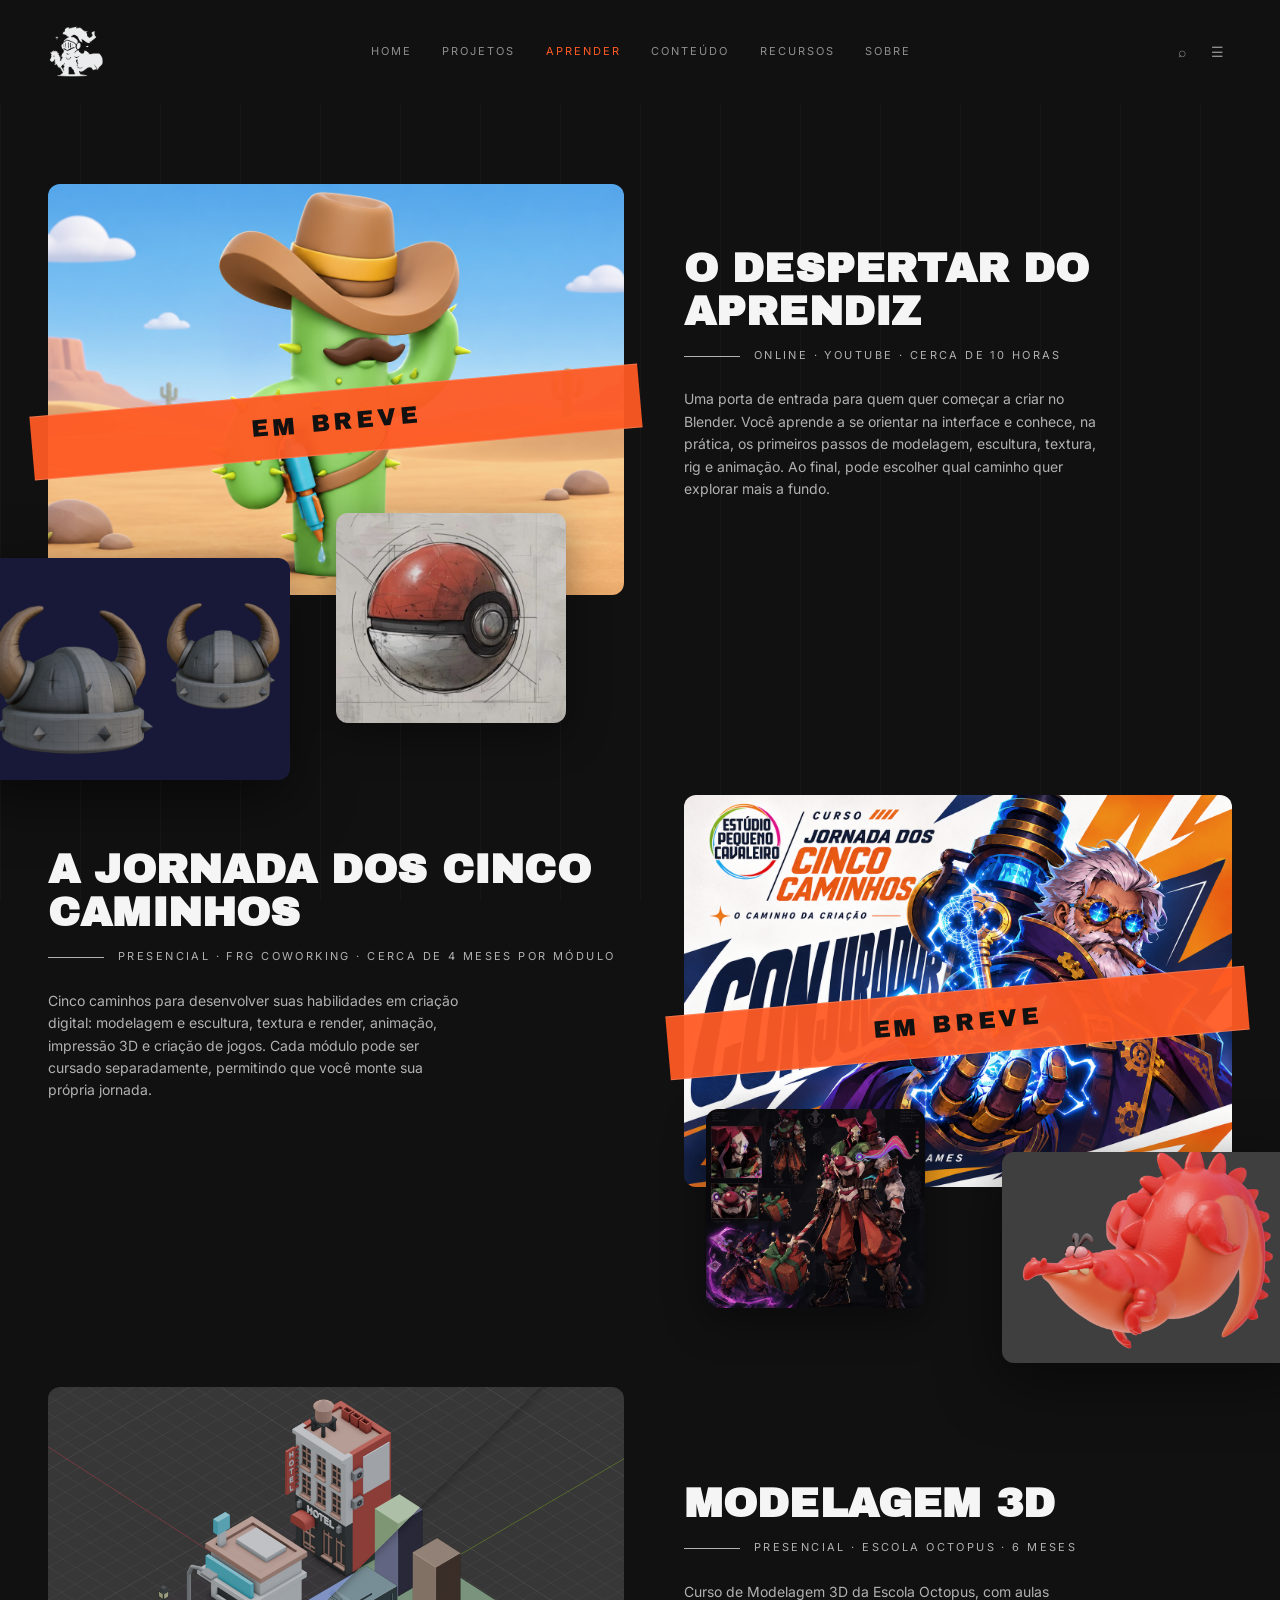
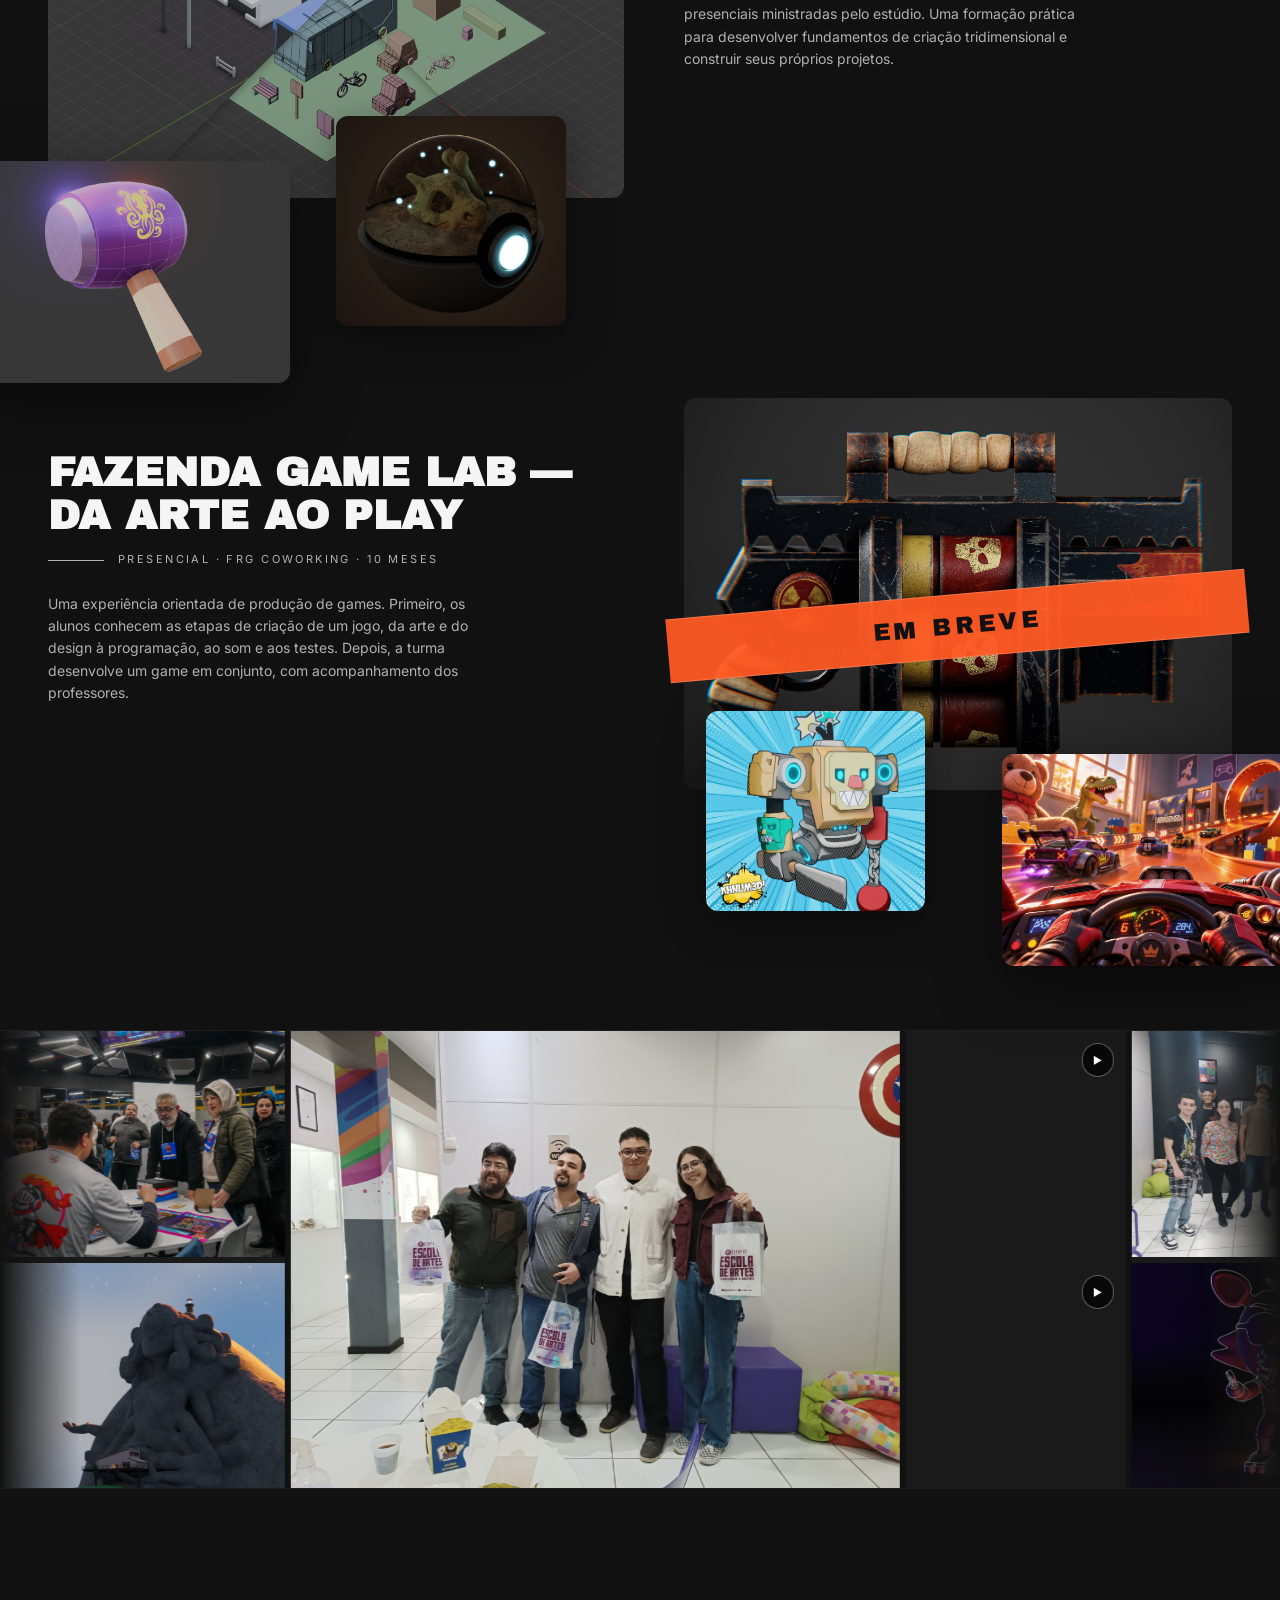
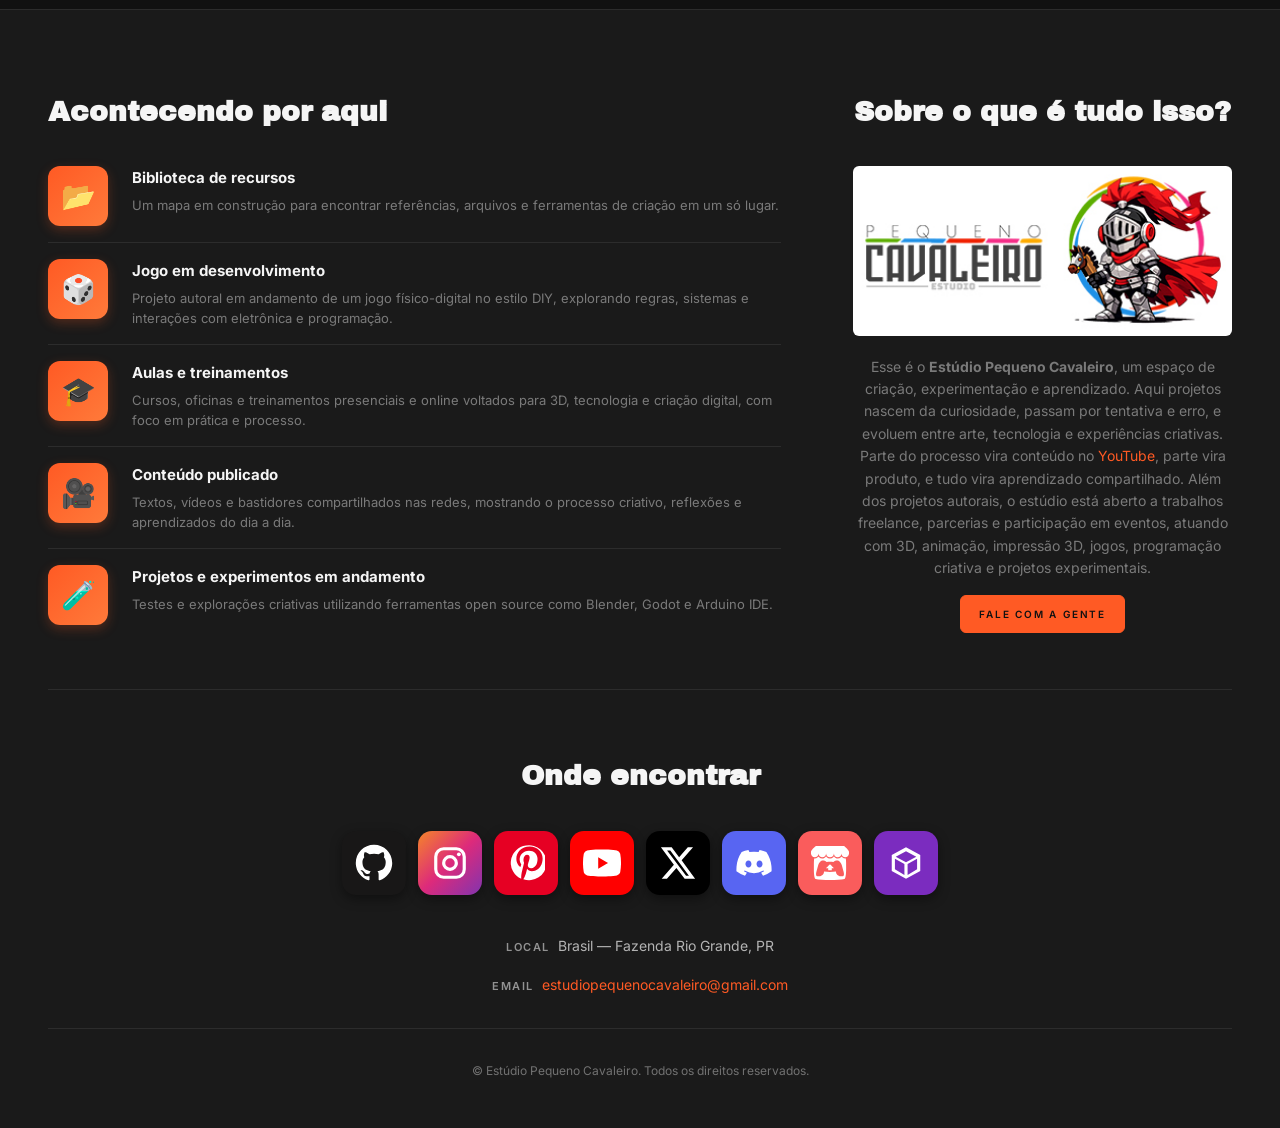
==== aprender/index.html @ 2cbd234d "Preparar portfolio para GitHub Pages" ====
<!DOCTYPE html>
<html lang="pt-BR">
<head>
    <meta charset="UTF-8">
    <meta name="viewport" content="width=device-width, initial-scale=1.0">
    <meta name="description" content="Conheça os cursos do Estúdio Pequeno Cavaleiro: Blender online, criação 3D, modelagem e produção de games presenciais.">
    <title>Aprender · Estúdio Pequeno Cavaleiro</title>

    <link rel="preconnect" href="https://fonts.googleapis.com">
    <link rel="preconnect" href="https://fonts.gstatic.com" crossorigin>
    <link href="https://fonts.googleapis.com/css2?family=Archivo+Black&family=Inter:wght@300;400;500;600&display=swap" rel="stylesheet">

    <link rel="stylesheet" href="css/style.css">
    <script>
        if (location.protocol === 'file:' || ['localhost', '127.0.0.1'].includes(location.hostname)) {
            const style = document.createElement('link');
            style.rel = 'stylesheet';
            style.href = 'css/dev-panel.css';
            document.head.appendChild(style);
            document.addEventListener('DOMContentLoaded', () => {
                const script = document.createElement('script');
                script.src = 'js/dev-panel.js';
                document.body.appendChild(script);
            });
        }
    </script>
    <link rel="stylesheet" href="../css/tokens.css">
    <link rel="stylesheet" href="../css/buttons.css">
    <link rel="stylesheet" href="../css/site-shell.css">
</head>
<body>

    <!-- ===== NAV ===== -->
    <header class="nav">
    <a href="../home/index.html" class="nav__logo" aria-label="Estúdio Pequeno Cavaleiro — início"><img src="../conteudo/images/LogoEstudioSFBranco.png" alt=""></a>
    <nav class="nav__menu" aria-label="Navegação principal">
        <a href="../home/index.html">HOME</a>
        <a href="../projetos/index.html">PROJETOS</a>
        <a href="../aprender/index.html" class="is-current" aria-current="page">APRENDER</a>
        <a href="../conteudo/index.html">CONTEÚDO</a>
        <a href="../recursos/index.html">RECURSOS</a>
        <a href="#sobre">SOBRE</a>
    </nav>
    <div class="nav__actions">
        <span class="nav__icon" aria-hidden="true">⌕</span>
        <details class="nav__mobile">
            <summary class="nav__icon" aria-label="Abrir menu de navegação">☰</summary>
            <nav class="nav__mobile-menu" aria-label="Navegação móvel">
                <a href="../home/index.html">HOME</a>
                <a href="../projetos/index.html">PROJETOS</a>
                <a href="../aprender/index.html" class="is-current" aria-current="page">APRENDER</a>
                <a href="../conteudo/index.html">CONTEÚDO</a>
                <a href="../recursos/index.html">RECURSOS</a>
                <a href="#sobre">SOBRE</a>
            </nav>
        </details>
    </div>
</header>

    <main class="page">

        <!-- ===== CURSOS — espaços reservados para as imagens finais ===== -->
        <section class="works" id="cursos" aria-label="Cursos">

            <!-- Curso 01 — YouTube -->
            <article class="work work--image-left">
                <div class="work__media work__media--upcoming" role="group" aria-label="Imagens do curso O Despertar do Aprendiz">
                    <img class="work__img work__img--main" src="images/Cursos/Cacto Cowboy no Deserto.png" alt="Cacto cowboy no deserto">
                    <img class="work__img work__img--secondary" src="images/Cursos/CapaceteVicking.png" alt="Estudo de capacete viking">
                    <img class="work__img work__img--tertiary" src="images/Cursos/Pokebola.jpg" alt="Modelo 3D de uma Pokébola">
                    <span class="work__ribbon">EM BREVE</span>
                </div>
                <div class="work__content">
                    <h2 class="work__title">O DESPERTAR DO APRENDIZ</h2>
                    <p class="work__category">ONLINE · YOUTUBE · CERCA DE 10 HORAS</p>
                    <p class="work__text">
                        Uma porta de entrada para quem quer começar a criar no Blender.
                        Você aprende a se orientar na interface e conhece, na prática,
                        os primeiros passos de modelagem, escultura, textura, rig e animação.
                        Ao final, pode escolher qual caminho quer explorar mais a fundo.
                    </p>
                </div>
            </article>

            <!-- Curso 02 — cinco caminhos -->
            <article class="work work--image-right is-mirrored" data-default-mirror="true">
                <div class="work__content">
                    <h2 class="work__title">A JORNADA DOS CINCO CAMINHOS</h2>
                    <p class="work__category">PRESENCIAL · FRG COWORKING · CERCA DE 4 MESES POR MÓDULO</p>
                    <p class="work__text">
                        Cinco caminhos para desenvolver suas habilidades em criação digital:
                        modelagem e escultura, textura e render, animação, impressão 3D e
                        criação de jogos. Cada módulo pode ser cursado separadamente,
                        permitindo que você monte sua própria jornada.
                    </p>
                </div>
                <div class="work__media work__media--upcoming" role="group" aria-label="Imagens do curso A Jornada dos Cinco Caminhos em preparação">
                    <img class="work__img work__img--main" src="images/Cursos/Jornada dos Cinco Caminhos_001.png" alt="Cena 3D da Jornada dos Cinco Caminhos">
                    <img class="work__img work__img--secondary" src="images/Cursos/Crocodile-001.png" alt="Modelo 3D de um crocodilo">
                    <img class="work__img work__img--tertiary" src="images/Cursos/Jornada dos Cinco Caminhos_002.png" alt="Criação 3D da Jornada dos Cinco Caminhos">
                    <span class="work__ribbon">EM BREVE</span>
                </div>
            </article>

            <!-- Curso 03 — Escola Octopus -->
            <article class="work work--image-left">
                <div class="work__media" role="group" aria-label="Imagens do curso Modelagem 3D">
                    <img class="work__img work__img--main" src="images/Cursos/LowpolyCity.png" alt="Cidade low poly criada em 3D">
                    <img class="work__img work__img--secondary" src="images/Cursos/Martelinho-004.png" alt="Modelo 3D de um martelinho">
                    <img class="work__img work__img--tertiary" src="images/Cursos/CuboneRender-003.png" alt="Render 3D do personagem Cubone">
                </div>
                <div class="work__content">
                    <h2 class="work__title">MODELAGEM 3D</h2>
                    <p class="work__category">PRESENCIAL · ESCOLA OCTOPUS · 6 MESES</p>
                    <p class="work__text">
                        Curso de Modelagem 3D da Escola Octopus, com aulas presenciais
                        ministradas pelo estúdio. Uma formação prática para desenvolver
                        fundamentos de criação tridimensional e construir seus próprios projetos.
                    </p>
                </div>
            </article>

            <!-- Curso 04 — Fazenda Game Lab -->
            <article class="work work--image-right is-mirrored" data-default-mirror="true">
                <div class="work__content">
                    <h2 class="work__title">FAZENDA GAME LAB — DA ARTE AO PLAY</h2>
                    <p class="work__category">PRESENCIAL · FRG COWORKING · 10 MESES</p>
                    <p class="work__text">
                        Uma experiência orientada de produção de games. Primeiro, os alunos
                        conhecem as etapas de criação de um jogo, da arte e do design à
                        programação, ao som e aos testes. Depois, a turma desenvolve um
                        game em conjunto, com acompanhamento dos professores.
                    </p>
                </div>
                <div class="work__media work__media--upcoming" role="group" aria-label="Imagens do curso Fazenda Game Lab">
                    <img class="work__img work__img--main" src="images/Cursos/Granade_Launcher-001.jpg" alt="Modelo 3D de um lançador de granadas">
                    <img class="work__img work__img--secondary" src="images/Cursos/CorridaNoQuarto.png" alt="Corrida de carros em uma pista montada no quarto">
                    <img class="work__img work__img--tertiary" src="images/Cursos/Robot-003.png" alt="Modelo 3D de um robô">
                    <span class="work__ribbon">EM BREVE</span>
                </div>
            </article>

        </section>

        <!-- ===== MOSAICO INFINITO PADRONIZADO ===== -->
        <section class="marquee" id="marquee" aria-label="Mosaico infinito de projetos">
            <div class="marquee__track" id="marqueeTrack"></div>
        </section>

        <dialog class="m-lightbox" id="mosaicLightbox" aria-label="Visualização ampliada">
            <button class="m-lightbox__close" type="button" aria-label="Fechar visualização">×</button>
            <div class="m-lightbox__media"></div>
            <div class="m-lightbox__caption"></div>
        </dialog>

    </main>

    <script src="js/script.js"></script>
<!-- ===== FOOTER ===== -->
    <footer class="footer" id="sobre">
    <div class="footer__container">
        <section class="footer__top">
            <section class="footer__col footer__col--wide">
                <h2 class="footer__title">Acontecendo por aqui</h2>
                <ul class="updates">
                    <li class="updates__item"><span class="updates__icon" aria-hidden="true">📂</span><div><h3 class="updates__title"><a href="../recursos/index.html">Biblioteca de recursos</a></h3><p class="updates__text">Um mapa em construção para encontrar referências, arquivos e ferramentas de criação em um só lugar.</p></div></li>
                    <li class="updates__item"><span class="updates__icon" aria-hidden="true">🎲</span><div><h3 class="updates__title"><a href="../projetos/index.html">Jogo em desenvolvimento</a></h3><p class="updates__text">Projeto autoral em andamento de um jogo físico-digital no estilo DIY, explorando regras, sistemas e interações com eletrônica e programação.</p></div></li>
                    <li class="updates__item"><span class="updates__icon" aria-hidden="true">🎓</span><div><h3 class="updates__title"><a href="../aprender/index.html">Aulas e treinamentos</a></h3><p class="updates__text">Cursos, oficinas e treinamentos presenciais e online voltados para 3D, tecnologia e criação digital, com foco em prática e processo.</p></div></li>
                    <li class="updates__item"><span class="updates__icon" aria-hidden="true">🎥</span><div><h3 class="updates__title"><a href="../conteudo/index.html">Conteúdo publicado</a></h3><p class="updates__text">Textos, vídeos e bastidores compartilhados nas redes, mostrando o processo criativo, reflexões e aprendizados do dia a dia.</p></div></li>
                    <li class="updates__item"><span class="updates__icon" aria-hidden="true">🧪</span><div><h3 class="updates__title"><a href="../projetos/index.html">Projetos e experimentos em andamento</a></h3><p class="updates__text">Testes e explorações criativas utilizando ferramentas open source como Blender, Godot e Arduino IDE.</p></div></li>
                </ul>
            </section>
            <section class="footer__col">
                <h2 class="footer__title">Sobre o que é tudo isso?</h2>
                <div class="footer__image"><img src="../home/images/pic10.jpg" alt="Estúdio Pequeno Cavaleiro" loading="lazy"></div>
                <p class="footer__text">Esse é o <strong>Estúdio Pequeno Cavaleiro</strong>, um espaço de criação, experimentação e aprendizado. Aqui projetos nascem da curiosidade, passam por tentativa e erro, e evoluem entre arte, tecnologia e experiências criativas. Parte do processo vira conteúdo no <a href="https://www.youtube.com/@estudiopequenocavaleiro/streams">YouTube</a>, parte vira produto, e tudo vira aprendizado compartilhado. Além dos projetos autorais, o estúdio está aberto a trabalhos freelance, parcerias e participação em eventos, atuando com 3D, animação, impressão 3D, jogos, programação criativa e projetos experimentais.</p>
                <a href="mailto:estudiopequenocavaleiro@gmail.com" class="btn btn--primary btn--sm">Fale com a gente</a>
            </section>
        </section>
        <section class="footer__social-block">
            <h2 class="footer__title footer__title--center">Onde encontrar</h2>
            <ul class="social">
                    <li><a href="https://github.com/estudiopequenocavaleiro" aria-label="GitHub"><svg viewBox="0 0 24 24" fill="currentColor" aria-hidden="true"><path d="M12 .5C5.65.5.5 5.65.5 12c0 5.08 3.29 9.39 7.86 10.91.58.11.79-.25.79-.55v-2.07c-3.2.7-3.88-1.37-3.88-1.37-.52-1.34-1.28-1.69-1.28-1.69-1.05-.71.08-.7.08-.7 1.16.08 1.77 1.19 1.77 1.19 1.03 1.76 2.7 1.25 3.36.96.1-.74.4-1.25.73-1.54-2.55-.29-5.24-1.28-5.24-5.7 0-1.26.45-2.29 1.18-3.1-.12-.29-.51-1.46.11-3.05 0 0 .97-.31 3.18 1.18.92-.26 1.91-.39 2.89-.39.98 0 1.97.13 2.89.39 2.21-1.49 3.18-1.18 3.18-1.18.62 1.59.23 2.76.11 3.05.74.81 1.18 1.84 1.18 3.1 0 4.43-2.7 5.4-5.27 5.69.41.36.78 1.05.78 2.12v3.14c0 .31.21.67.8.55C20.21 21.38 23.5 17.08 23.5 12 23.5 5.65 18.35.5 12 .5z"/></svg></a></li>
                    <li><a href="https://instagram.com/estudiopequenocavaleiro" aria-label="Instagram"><svg viewBox="0 0 24 24" fill="currentColor" aria-hidden="true"><rect x="3" y="3" width="18" height="18" rx="5" fill="none" stroke="currentColor" stroke-width="2"/><circle cx="12" cy="12" r="4" fill="none" stroke="currentColor" stroke-width="2"/><circle cx="17.6" cy="6.5" r="1.2"/></svg></a></li>
                    <li><a href="https://pinterest.com/estudiopequenocavaleiro" aria-label="Pinterest"><svg viewBox="0 0 24 24" fill="currentColor" aria-hidden="true"><path d="M12 1a11 11 0 0 0-3 21c-.1-1.2 0-2.7.3-4l1.5-6.2s-.4-.8-.4-1.9c0-1.8 1-3.1 2.3-3.1 1.1 0 1.6.8 1.6 1.8 0 1.1-.7 2.8-1.1 4.3-.3 1.3.7 2.4 2 2.4 2.4 0 4.1-2.5 4.1-5.9 0-3.1-2.2-5.2-5.4-5.2-3.7 0-5.9 2.8-5.9 5.6 0 1.1.4 2.3 1 3-.1.4-.3 1.1-.5 1.7-1.6-.8-2.6-3.1-2.6-5 0-4.1 3-7.9 8.6-7.9 4.5 0 8 3.2 8 7.5 0 4.5-2.8 8.1-6.8 8.1-1.3 0-2.5-.7-3-1.5l-.8 3.1a13 13 0 0 1-1.6 3.4A11 11 0 1 0 12 1z"/></svg></a></li>
                    <li><a href="https://youtube.com/@estudiopequenocavaleiro" aria-label="YouTube"><svg viewBox="0 0 24 24" fill="currentColor" aria-hidden="true"><path d="M23.5 6.2a3 3 0 0 0-2.1-2.1C19.5 3.5 12 3.5 12 3.5s-7.5 0-9.4.6A3 3 0 0 0 .5 6.2 31 31 0 0 0 0 12a31 31 0 0 0 .5 5.8 3 3 0 0 0 2.1 2.1c1.9.6 9.4.6 9.4.6s7.5 0 9.4-.6a3 3 0 0 0 2.1-2.1A31 31 0 0 0 24 12a31 31 0 0 0-.5-5.8zM9.6 15.6V8.4l6.2 3.6z"/></svg></a></li>
                    <li><a href="https://x.com/smallknightstd" aria-label="X"><svg viewBox="0 0 24 24" fill="currentColor" aria-hidden="true"><path d="M18.2 2h3.3l-7.2 8.3L22.8 22h-6.6l-5.2-6.8L5 22H1.7l7.7-8.9L1.2 2h6.8l4.7 6.3zm-1.1 18h1.8L7.1 4.1H5.1z"/></svg></a></li>
                    <li><a href="https://discord.gg/XewHVRmMsZ" aria-label="Discord"><svg viewBox="0 0 24 24" fill="currentColor" aria-hidden="true"><path d="M19.8 5.1A18 18 0 0 0 15.5 3.8l-.6 1.3a16 16 0 0 0-5.8 0l-.6-1.3A18 18 0 0 0 4.2 5C1.5 9 .8 13 .9 17.2a18 18 0 0 0 5.4 2.8l1.2-1.9-1.9-.9.5-.4a12.4 12.4 0 0 0 11.8 0l.5.4-1.9.9 1.2 1.9a18 18 0 0 0 5.4-2.8c.2-4.6-.9-8.5-3.3-12.1zM8.5 14.8c-1 0-1.9-1-1.9-2.2s.8-2.2 1.9-2.2 1.9 1 1.9 2.2-.8 2.2-1.9 2.2zm7 0c-1 0-1.9-1-1.9-2.2s.8-2.2 1.9-2.2 1.9 1 1.9 2.2-.8 2.2-1.9 2.2z"/></svg></a></li>
                    <li><a href="https://estudiopequenocavaleiro.itch.io/" aria-label="itch.io"><img src="../images/brands/itchio-textless-white.svg" alt="" aria-hidden="true"></a></li>
                    <li><a href="https://cults3d.com/en/users/estudiopequenocavaleiro" aria-label="Cults 3D"><svg viewBox="0 0 24 24" fill="currentColor" aria-hidden="true"><path d="M12 2 3 7v10l9 5 9-5V7zm0 2.5L18.5 8 12 11.5 5.5 8zM5 9.3l6 3.4v6.8L5 16zm14 0V16l-6 3.5v-6.8z"/></svg></a></li>
            </ul>
            <ul class="contact contact--center">
                <li><span class="contact__label">Local</span><span class="contact__value">Brasil — Fazenda Rio Grande, PR</span></li>
                <li><span class="contact__label">Email</span><span class="contact__value"><a href="mailto:estudiopequenocavaleiro@gmail.com">estudiopequenocavaleiro@gmail.com</a></span></li>
            </ul>
        </section>
        <p class="footer__copy">© Estúdio Pequeno Cavaleiro. Todos os direitos reservados.</p>
    </div>
</footer>

<script src="../js/footer.js" defer></script>
</body>
</html>
---- aprender/css/style.css ----
/* =========================================================
   Portfólio Editorial — Mosaico Infinito
   style.css
   ========================================================= */

/* ---------- Tokens ---------- */
:root {
    --background:        #111111;
    --text:              #f5f5f5;
    --text-muted:        rgba(245, 245, 245, 0.55);
    --accent:            #ff5a24;
    --surface:           #1a1a1a;
    --grid-line:         rgba(245, 245, 245, 0.05);

    --content-width:     1280px;

    --font-display:      'Archivo Black', 'Helvetica Neue', Arial, sans-serif;
    --font-body:         'Inter', -apple-system, BlinkMacSystemFont, 'Segoe UI', sans-serif;

    /* Mosaico */
    --marquee-height:    51vh;
    --marquee-gap:       6px;
    --marquee-speed:     101s;
    --tile-w-single:     260px;
    --tile-w-double-a:   220px;
    --tile-w-double-b:   220px;
    --tile-w-wide:       420px;

    /* Editorial — variáveis controladas pelo painel de dev.
       Cada peça tem 5 eixos: width, height, top, right, bottom, left.
       left/right positivos afastam da borda; negativos vazam para fora. */
    --main-aspect:        7 / 5;      /* ratio da main */

    /* Secondary */
    --secondary-width:    55%;
    --secondary-height:   54%;
    --secondary-top:      91%;
    --secondary-right:    32%;
    --secondary-bottom:   -41%;
    --secondary-left:     -13%;

    /* Tertiary */
    --tertiary-width:     40%;
    --tertiary-height:    51%;
    --tertiary-top:       80%;
    --tertiary-right:     4%;
    --tertiary-bottom:    -6%;
    --tertiary-left:      50%;
}

/* ---------- Reset ---------- */
*, *::before, *::after { box-sizing: border-box; }

html, body {
    margin: 0;
    padding: 0;
    background: var(--background);
    color: var(--text);
    font-family: var(--font-body);
    font-weight: 400;
    line-height: 1.6;
    -webkit-font-smoothing: antialiased;
    overflow-x: hidden;
}

img { display: block; max-width: 100%; }
a { color: inherit; text-decoration: none; }

/* ---------- Grid vertical sutil de fundo ---------- */
body::before {
    content: "";
    position: fixed;
    inset: 0;
    pointer-events: none;
    z-index: 0;
    background-image:
        linear-gradient(to right, var(--grid-line) 1px, transparent 1px);
    background-size: 80px 100%;
    opacity: 0.6;
}

/* ---------- NAV ---------- */
.nav {
    position: relative;
    z-index: 10;
    display: flex;
    align-items: center;
    justify-content: space-between;
    padding: 24px 48px;
    max-width: var(--content-width);
    margin: 0 auto;
}

.nav__logo {
    font-family: var(--font-display);
    font-size: 18px;
    letter-spacing: 0.02em;
}

.nav__menu { display: flex; gap: clamp(12px, 2.4vw, 36px); }

.nav__menu a {
    font-size: 11px;
    letter-spacing: 0.18em;
    color: var(--text-muted);
    transition: color .25s ease;
}

.nav__menu a:hover { color: var(--accent); }
.nav__menu a.is-current { color: var(--accent); }

.nav__actions {
    display: flex;
    gap: 18px;
    color: var(--text-muted);
    font-size: 14px;
}

/* ---------- Layout ---------- */
.page {
    position: relative;
    z-index: 1;
    max-width: var(--content-width);
    margin: 0 auto;
    padding: 0 48px 120px;
}

/* =========================================================
   PROJETOS — 3 imagens sobrepostas num único cluster
   (composição pôster/editorial, igual à referência)
   ========================================================= */
.works {
    display: flex;
    flex-direction: column;
    gap: 200px;
    padding-top: 80px;
}

.work {
    display: grid;
    grid-template-columns: 1.05fr 1fr;
    gap: 60px;
    align-items: center;
    position: relative;
}

.work--image-left  .work__media   { order: 1; }
.work--image-left  .work__content { order: 2; }
.work--image-right .work__content { order: 1; }
.work--image-right .work__media   { order: 2; }

/* ----- Cluster único das 3 imagens -----
   O container tem a altura da MAIN e overflow visível,
   permitindo que secondary e tertiary vazem para fora. */
.work__media {
    position: relative;
    aspect-ratio: var(--main-aspect);
    /* permite que secondary/tertiary vaze sem cortar */
}

/* As três peças mantêm a composição enquanto as imagens finais são escolhidas. */
.work__img {
    position: absolute;
    width: 100%;
    height: 100%;
    object-fit: cover;
    border-radius: 12px;
    filter: grayscale(15%);
}

.work__placeholder {
    display: flex;
    align-items: center;
    justify-content: center;
    border: 2px dashed rgba(245, 245, 245, 0.15);
    background: var(--background);
    color: rgba(245, 245, 245, 0.35);
    font-size: 13px;
    letter-spacing: 0.05em;
    text-transform: lowercase;
}

.work__ribbon {
    position: absolute;
    z-index: 4;
    top: 50%;
    left: -3%;
    width: 106%;
    padding: 12px 20px;
    border-block: 1px solid rgba(245, 245, 245, 0.2);
    background: rgba(255, 90, 36, 0.94);
    color: var(--background);
    font-family: var(--font-display);
    font-size: clamp(16px, 2vw, 24px);
    letter-spacing: 0.16em;
    text-align: center;
    transform: rotate(-5deg);
    pointer-events: none;
}

/* MAIN: ocupa o container todo, fica na base do empilhamento */
.work__img--main {
    z-index: 1;
    width: 100%;
    height: 100%;
}

/* SECONDARY: tamanho/posição controlados por variáveis.
   Quando top E bottom estão definidos simultaneamente,
   o navegador calcula height automaticamente.
   Quando left E right estão definidos simultaneamente,
   o navegador calcula width automaticamente.
   Para isso, deixamos width/height com fallback `auto`. */
.work__img--secondary {
    width:   var(--secondary-width,  auto);
    height:  var(--secondary-height, auto);
    top:     var(--secondary-top,    auto);
    right:   var(--secondary-right,  auto);
    bottom:  var(--secondary-bottom, auto);
    left:    var(--secondary-left,   auto);
    z-index: 2;
    box-shadow: 0 18px 60px rgba(0, 0, 0, 0.5);
}

/* TERTIARY: idem secondary */
.work__img--tertiary {
    width:   var(--tertiary-width,  auto);
    height:  var(--tertiary-height, auto);
    top:     var(--tertiary-top,    auto);
    right:   var(--tertiary-right,  auto);
    bottom:  var(--tertiary-bottom, auto);
    left:    var(--tertiary-left,   auto);
    z-index: 3;
    box-shadow: 0 12px 40px rgba(0, 0, 0, 0.4);
}

/* ----- ESPELHAMENTO (classe aplicada por JS no painel) -----
   Quando .is-mirrored, secondary e tertiary trocam de lado:
     - secondary vai para o canto inferior-DIREITO
     - tertiary  vai para o canto inferior-ESQUERDO
   As variáveis de width/height continuam as mesmas; só os
   offsets horizontal (left ↔ right) são invertidos via calc. */
.work.is-mirrored .work__img--secondary {
    right: var(--secondary-left);     /* usa o valor de left como right */
    left:  auto;
}
.work.is-mirrored .work__img--tertiary {
    left: var(--tertiary-right);      /* usa o valor de right como left */
    right: auto;
}

/* ----- Conteúdo textual ----- */
.work__content {
    position: relative;
    z-index: 4;
}

.work__title {
    font-family: var(--font-display);
    font-size: clamp(28px, 3.2vw, 42px);
    line-height: 1.05;
    letter-spacing: 0.005em;
    margin: 0 0 14px;
    text-transform: uppercase;
}

.work__category {
    font-size: 11px;
    letter-spacing: 0.22em;
    color: var(--text-muted);
    text-transform: uppercase;
    margin: 0 0 24px;
    position: relative;
    padding-left: 70px;
}

.work__category::before {
    content: "";
    position: absolute;
    left: 0;
    top: 50%;
    width: 56px;
    height: 1px;
    background: var(--text-muted);
}

.work__text {
    color: var(--text-muted);
    font-size: 14px;
    max-width: 420px;
    margin: 0 0 32px;
}

/* Lista de tópicos do curso (ex.: módulos, tópicos) */
.work__list {
    list-style: none;
    padding: 0;
    margin: 0 0 32px;
    max-width: 420px;
    color: var(--text-muted);
    font-size: 13px;
    line-height: 1.7;
}

.work__list li {
    padding-left: 18px;
    position: relative;
}

.work__list li::before {
    content: "—";
    position: absolute;
    left: 0;
    color: var(--accent);
}

.work__btn {
    display: inline-block;
    padding: 14px 28px;
    border: 1px solid var(--text);
    font-size: 11px;
    letter-spacing: 0.22em;
    text-transform: uppercase;
    transition: background .25s ease, color .25s ease;
}

.work__btn:hover {
    background: var(--text);
    color: var(--background);
}

/* =========================================================
   MOSAICO INFINITO
   ========================================================= */
.marquee {
    position: relative;
    margin: 240px -48px 0;
    height: var(--marquee-height);
    overflow: hidden;
    border-top: 1px solid var(--grid-line);
    border-bottom: 1px solid var(--grid-line);
}

.marquee::before,
.marquee::after {
    content: "";
    position: absolute;
    top: 0;
    bottom: 0;
    width: 80px;
    z-index: 2;
    pointer-events: none;
}
.marquee::before { left: 0;  background: linear-gradient(to right, var(--background), transparent); }
.marquee::after  { right: 0; background: linear-gradient(to left,  var(--background), transparent); }

.marquee__track {
    display: flex;
    flex-wrap: nowrap;
    align-items: stretch;
    height: 100%;
    width: max-content;
    will-change: transform;
}

.marquee__sequence {
    display: flex;
    flex: none;
    align-items: stretch;
    height: 100%;
    gap: var(--marquee-gap);
    padding-right: var(--marquee-gap);
}

.m-block {
    position: relative;
    height: 100%;
    flex-shrink: 0;
    overflow: hidden;
    background: var(--surface);
}

button.m-block,
button.m-tile {
    padding: 0;
    border: 0;
    color: var(--text);
    font: inherit;
    text-align: left;
}

.m-block--single { width: var(--tile-w-wide); }
.m-block--single.m-block--wide-photo {
    width: auto;
    aspect-ratio: 4 / 3;
}
.m-block--single img,
.m-block--single video { width: 100%; height: 100%; object-fit: cover; }

.m-block--double {
    display: grid;
    grid-template-rows: repeat(2, minmax(0, 1fr));
    gap: var(--marquee-gap);
    width: var(--tile-w-single);
}

.m-block--double .m-tile { height: 100%; min-height: 0; }
.m-block--double .m-tile img { width: 100%; height: 100%; object-fit: cover; }

.m-block--double.is-wide-a { width: var(--tile-w-double-a); }
.m-block--double.is-wide-b { width: var(--tile-w-double-b); }
.m-block--double.m-block--landscape {
    width: auto;
    aspect-ratio: 2 / 3;
}

.m-tile {
    position: relative;
    overflow: hidden;
    background: var(--surface);
    cursor: pointer;
}

.m-tile img,
.m-tile video {
    width: 100%;
    height: 100%;
    object-fit: cover;
    transition: transform .6s ease, filter .4s ease;
}

.m-tile:hover img {
    transform: scale(1.06);
    filter: brightness(0.45);
}

.m-block:focus-visible,
.m-tile:focus-visible {
    outline: 3px solid var(--accent);
    outline-offset: -3px;
    z-index: 3;
}

.m-tile__video-badge {
    position: absolute;
    top: 12px;
    right: 12px;
    z-index: 3;
    padding: 8px 10px;
    border: 1px solid rgba(255, 255, 255, 0.35);
    border-radius: 999px;
    background: rgba(0, 0, 0, 0.68);
    color: #fff;
    font-size: 10px;
    font-weight: 600;
    letter-spacing: 0.12em;
    pointer-events: none;
}

.m-tile__meta {
    position: absolute;
    inset: 0;
    z-index: 2;
    display: flex;
    flex-direction: column;
    justify-content: flex-end;
    padding: 16px;
    background: linear-gradient(to top, rgba(0,0,0,0.78) 0%, rgba(0,0,0,0) 60%);
    opacity: 0;
    transform: translateY(8px);
    transition: opacity .35s ease, transform .35s ease;
    pointer-events: none;
}

.m-tile:hover .m-tile__meta,
.m-block--single:hover .m-tile__meta,
.m-tile:focus-visible .m-tile__meta,
.m-block--single:focus-visible .m-tile__meta {
    opacity: 1;
    transform: translateY(0);
}

.m-lightbox {
    width: min(1100px, 94vw);
    max-width: 94vw;
    max-height: 92dvh;
    padding: 18px;
    border: 1px solid rgba(255, 255, 255, 0.18);
    border-radius: 12px;
    background: var(--background);
    color: var(--text);
    box-shadow: 0 24px 80px rgba(0, 0, 0, 0.7);
}

.m-lightbox::backdrop { background: rgba(0, 0, 0, 0.88); }

.m-lightbox__close {
    display: block;
    margin: 0 0 12px auto;
    padding: 0 8px;
    border: 0;
    background: transparent;
    color: var(--text);
    font: inherit;
    font-size: 32px;
    line-height: 1;
    cursor: pointer;
}

.m-lightbox__close:hover,
.m-lightbox__close:focus-visible { color: var(--accent); }

.m-lightbox__media img,
.m-lightbox__media video {
    display: block;
    max-width: 100%;
    max-height: calc(92dvh - 110px);
    margin: auto;
    object-fit: contain;
}

.m-lightbox__caption {
    margin-top: 14px;
    color: var(--text-muted);
    font-size: 12px;
    letter-spacing: 0.08em;
    text-align: center;
}

.m-tile__title {
    font-family: var(--font-display);
    font-size: clamp(11px, 1.4vw, 13px);
    letter-spacing: 0.04em;
    line-height: 1.2;
    text-transform: uppercase;
    white-space: nowrap;
    overflow: hidden;
    text-overflow: ellipsis;
    margin: 0;
}

.m-tile__category {
    font-size: 9.5px;
    letter-spacing: 0.16em;
    color: var(--accent);
    text-transform: uppercase;
    margin: 4px 0 0;
    white-space: nowrap;
    overflow: hidden;
    text-overflow: ellipsis;
}

@media (prefers-reduced-motion: reduce) {
    .marquee__track { animation: none; }
}



/* =========================================================
   RESPONSIVO
   ========================================================= */
@media (max-width: 1024px) {
    .nav { padding: 20px 24px; }
    .page { padding: 0 24px 80px; }
    .marquee { margin: 180px -24px 0; }

    .works { gap: 150px; }
    .work { gap: 40px; }
    .work__title { font-size: 28px; }
}

@media (max-width: 640px) {
    .nav__menu { display: none; }

    .works { gap: 110px; padding-top: 40px; }

    .work,
    .work--image-left,
    .work--image-right {
        display: flex;
        flex-direction: column;
        gap: 32px;
    }

    .work--image-left  .work__media,
    .work--image-right .work__media   { order: 1; }
    .work--image-left  .work__content,
    .work--image-right .work__content { order: 2; }

    .work__title { font-size: 24px; }

    .marquee { margin: 180px -24px 0; --marquee-height: 60vh; }
    .m-block--single { width: 260px; }
    .m-block--double,
    .m-block--double.is-wide-a,
    .m-block--double.is-wide-b { width: 200px; }
    .m-block--single.m-block--wide-photo { width: auto; }

    .footer__logo { font-size: 28px; }
    .footer__nav { gap: 24px; }
}
---- css/tokens.css ----
:root {
    --bg:            #111111;
    --bg-soft:       #1a1a1a;
    --text:          #f5f5f5;
    --text-muted:    rgba(245, 245, 245, 0.7);
    --text-dim:      rgba(245, 245, 245, 0.55);
    --text-faint:    rgba(245, 245, 245, 0.4);
    --accent:        #ff5a24;
    --accent-dark:   #e04a18;
    --accent-soft:   rgba(255, 90, 36, 0.08);
    --border:        rgba(245, 245, 245, 0.08);
    --border-strong: rgba(245, 245, 245, 0.18);

    --content-width: 1280px;

    --font-display: 'Archivo Black', 'Helvetica Neue', Arial, sans-serif;
    --font-body:    'Inter', -apple-system, BlinkMacSystemFont, 'Segoe UI', sans-serif;
}
---- css/buttons.css ----
/* ---------- 3. Botões ---------- */
.btn {
    display: inline-flex;
    align-items: center;
    justify-content: center;
    padding: 14px 28px;
    border: 1px solid var(--text);
    border-radius: 6px;
    font-family: var(--font-body);
    font-size: 11px;
    font-weight: 600;
    letter-spacing: 0.18em;
    text-transform: uppercase;
    cursor: pointer;
    transition: background .25s ease, color .25s ease, border-color .25s ease, transform .25s ease;
}
.btn--sm { padding: 10px 18px; font-size: 10px; }

.btn--primary {
    background: var(--accent);
    border-color: var(--accent);
    color: var(--bg);
}
.btn--primary:hover {
    background: var(--accent-dark);
    border-color: var(--accent-dark);
    transform: translateY(-2px);
}

.btn--ghost {
    background: transparent;
    color: var(--text);
    border-color: var(--border-strong);
}
.btn--ghost:hover {
    border-color: var(--accent);
    color: var(--accent);
}
---- css/site-shell.css ----
/* O visual da Home é a referência para o cabeçalho e o rodapé. */
@import url("footer.css");

.nav {
    position: relative;
    z-index: 10;
    display: flex;
    align-items: center;
    justify-content: space-between;
    gap: 24px;
    padding: 24px 48px;
    max-width: var(--content-width);
    margin: 0 auto;
    background: var(--bg);
}

.nav__logo {
    flex: none;
    font-family: var(--font-display);
    font-size: 18px;
    letter-spacing: .02em;
    color: var(--text);
    text-decoration: none;
}

.nav__logo img {
    display: block;
    width: 56px;
    height: 56px;
    object-fit: contain;
}

.nav__menu { display: flex; gap: clamp(12px, 2.4vw, 36px); }
.nav__menu a {
    color: var(--text-dim);
    font-size: 11px;
    font-weight: 400;
    letter-spacing: .18em;
    text-decoration: none;
    text-transform: uppercase;
    white-space: nowrap;
    transition: color .25s ease;
}
.nav__menu a:hover, .nav__menu a.is-current { color: var(--accent); }

.nav__actions {
    display: flex;
    align-items: center;
    gap: 18px;
    color: var(--text-dim);
    font-size: 14px;
}
.nav__icon { line-height: 1; }
.nav__mobile { position: relative; }
.nav__mobile summary {
    display: grid;
    place-items: center;
    width: 28px;
    height: 28px;
    color: var(--text-dim);
    cursor: pointer;
    list-style: none;
}
.nav__mobile summary::-webkit-details-marker { display: none; }
.nav__mobile summary:hover, .nav__mobile[open] summary { color: var(--accent); }
.nav__mobile-menu {
    position: absolute;
    top: 36px;
    right: 0;
    width: min(270px, calc(100vw - 36px));
    padding: 12px;
    display: grid;
    border: 1px solid var(--border-strong);
    border-radius: 10px;
    background: var(--bg-soft);
    box-shadow: 0 18px 35px rgba(0,0,0,.4);
}
.nav__mobile-menu a {
    padding: 11px 10px;
    color: var(--text-muted);
    font-size: 12px;
    letter-spacing: .12em;
    text-decoration: none;
    text-transform: uppercase;
}
.nav__mobile-menu a:hover, .nav__mobile-menu a.is-current { color: var(--accent); }
.nav__mobile-menu a + a { border-top: 1px solid var(--border); }
.nav a:focus-visible, .nav summary:focus-visible, .footer a:focus-visible { outline: 2px solid var(--accent); outline-offset: 4px; }

@media (max-width: 900px) { .nav__menu { display: none; } }
@media (max-width: 640px) {
    .nav { padding: 20px 24px; }
    .nav__logo img { width: 48px; height: 48px; }
}

@media (prefers-reduced-motion: reduce) {
    .nav a, .footer a { transition-duration: .01ms !important; }
}
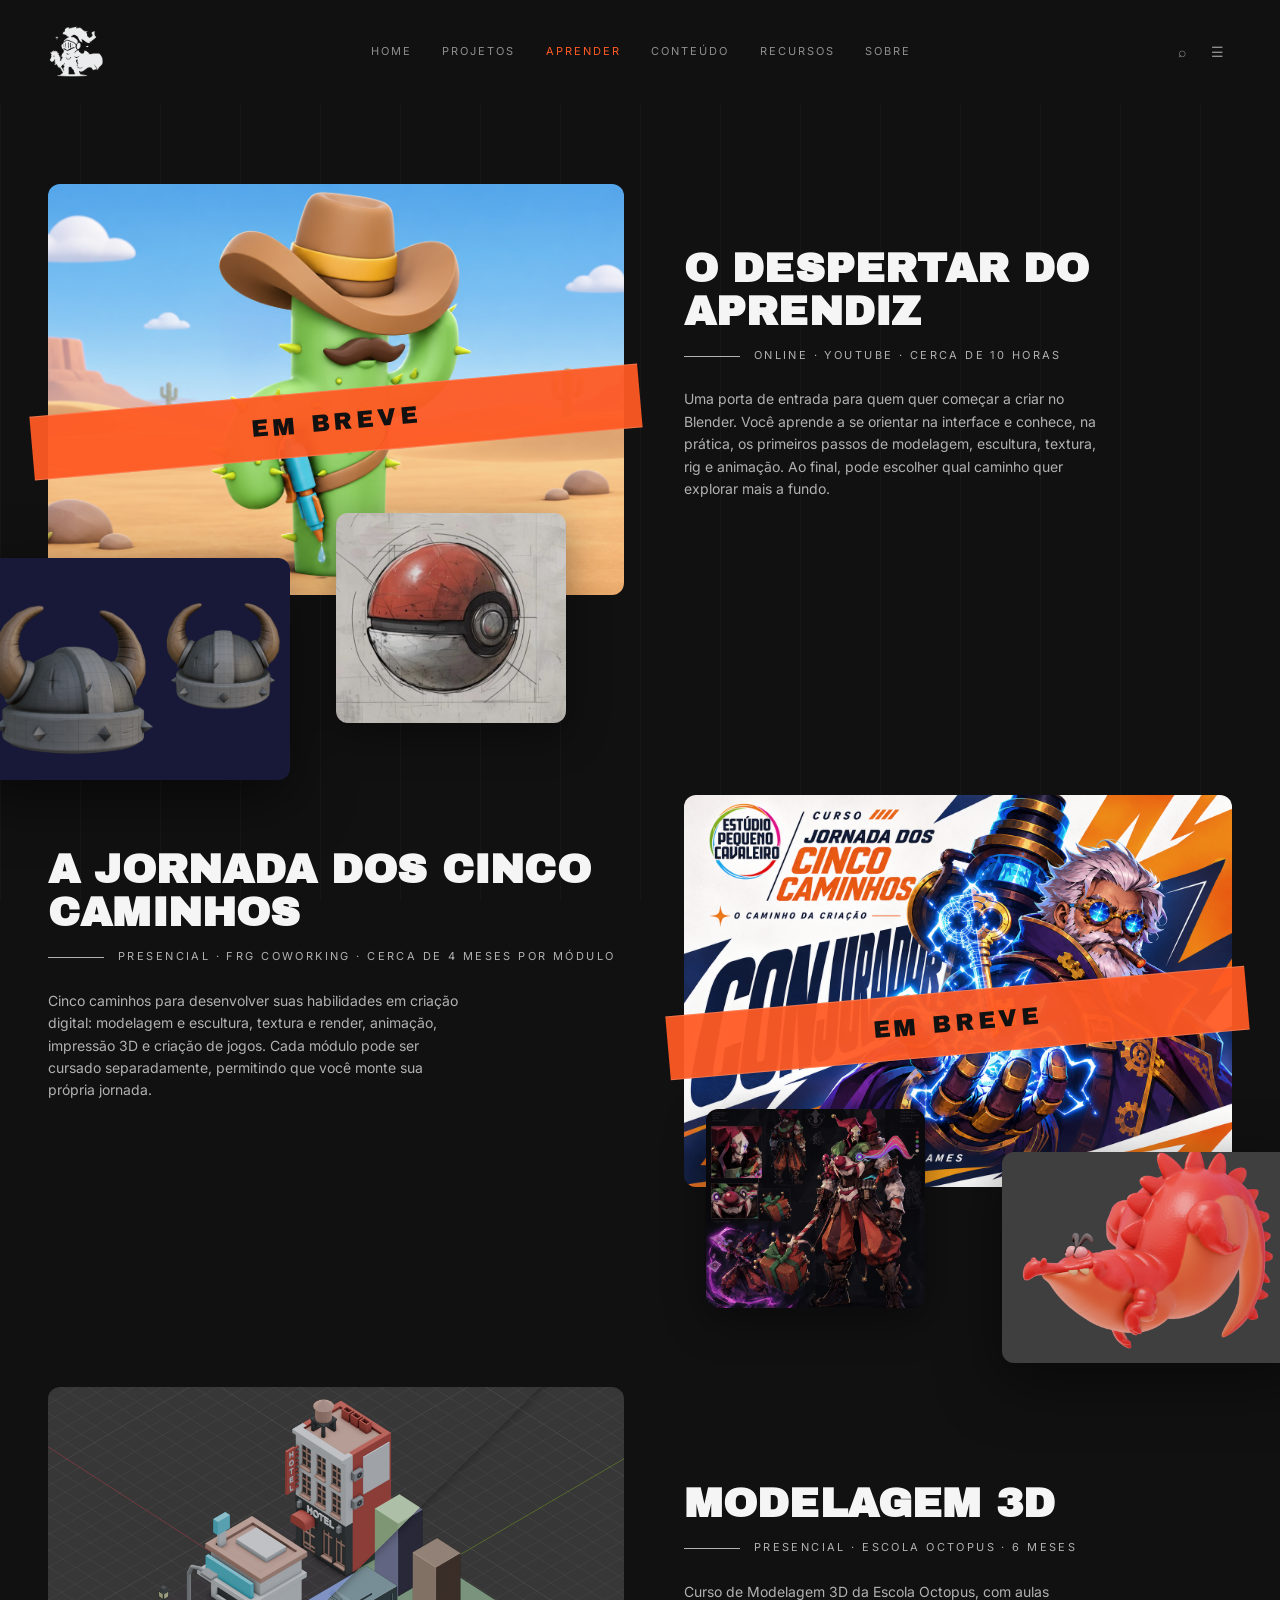
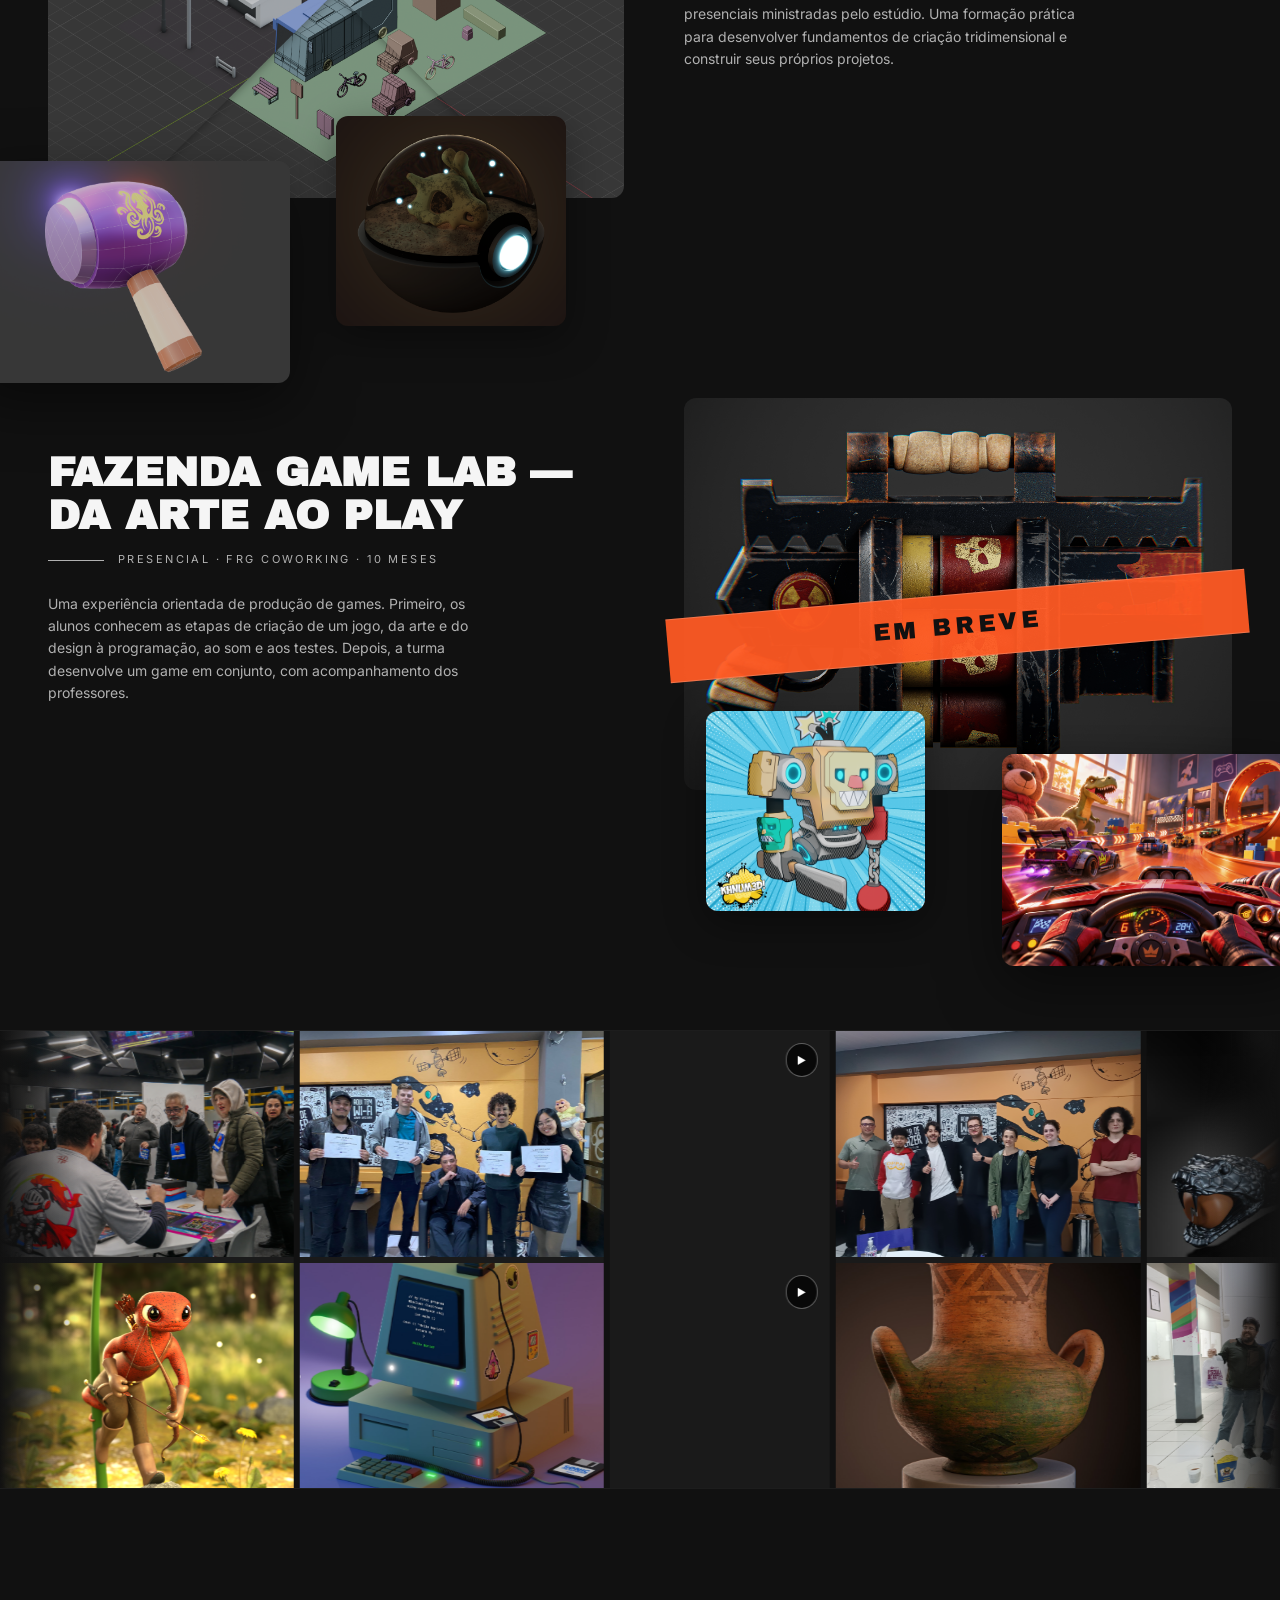
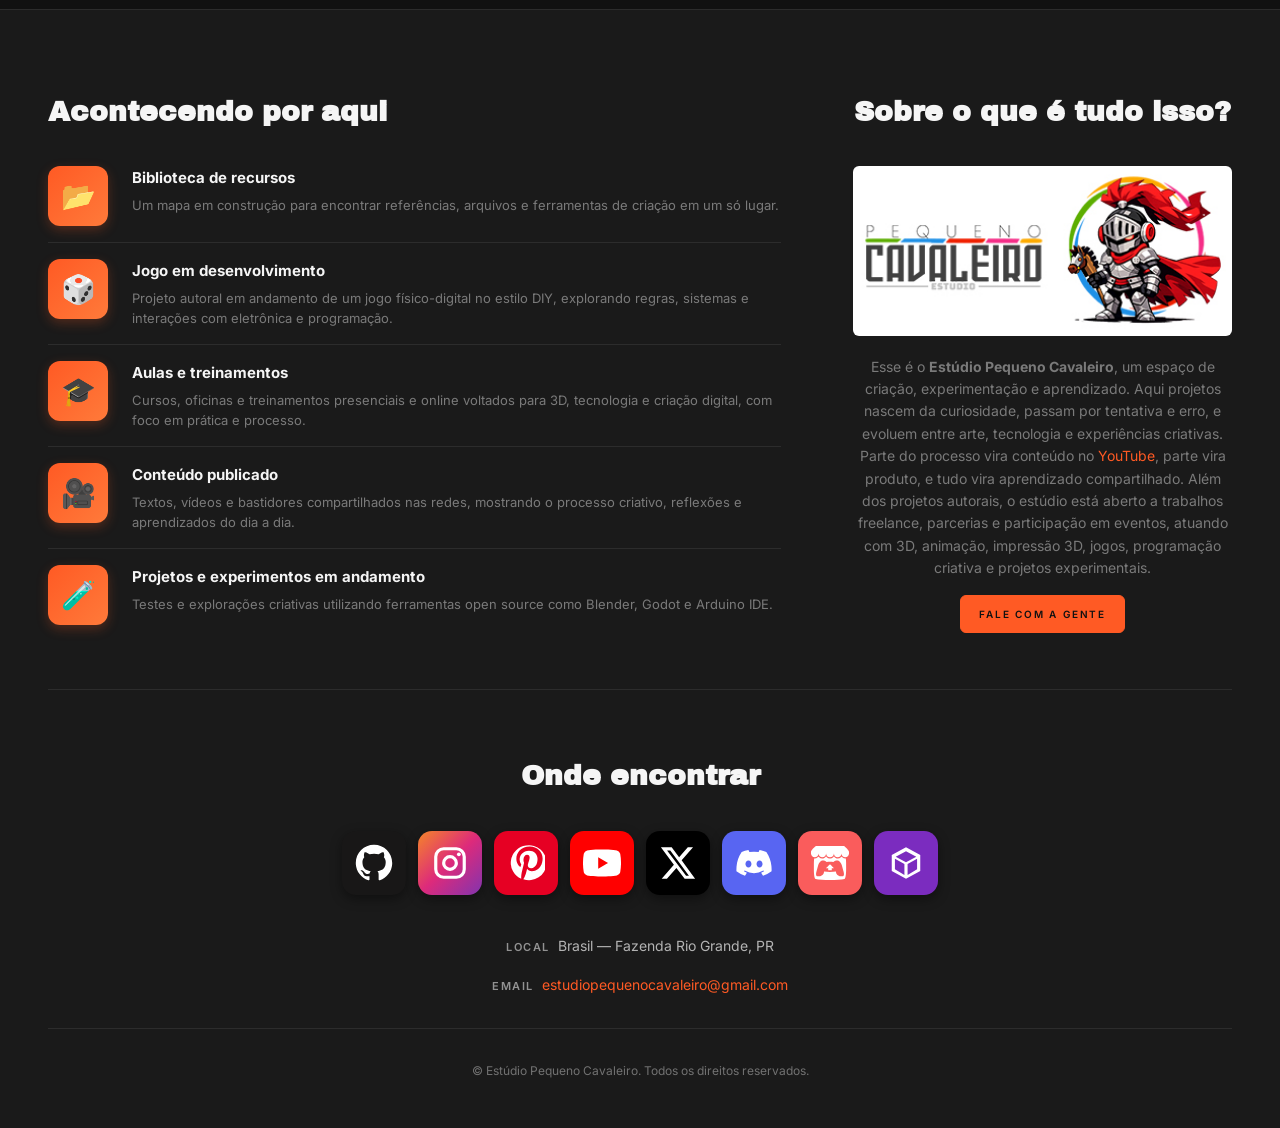
==== commit 77610414: "Preenche lacunas do padrão na galeria" ====
--- a/aprender/index.html
+++ b/aprender/index.html
@@ -10,7 +10,7 @@
     <link rel="preconnect" href="https://fonts.gstatic.com" crossorigin>
     <link href="https://fonts.googleapis.com/css2?family=Archivo+Black&family=Inter:wght@300;400;500;600&display=swap" rel="stylesheet">
 
-    <link rel="stylesheet" href="css/style.css">
+    <link rel="stylesheet" href="css/style.css?v=20261117-2">
     <script>
         if (location.protocol === 'file:' || ['localhost', '127.0.0.1'].includes(location.hostname)) {
             const style = document.createElement('link');
--- a/aprender/css/style.css
+++ b/aprender/css/style.css
@@ -20,7 +20,7 @@
     /* Mosaico */
     --marquee-height:    51vh;
     --marquee-gap:       6px;
-    --marquee-speed:     101s;
+    --marquee-speed:     120s;
     --tile-w-single:     260px;
     --tile-w-double-a:   220px;
     --tile-w-double-b:   220px;
@@ -483,23 +483,40 @@
 .m-lightbox {
     width: min(1100px, 94vw);
     max-width: 94vw;
+    height: min(92dvh, 900px);
     max-height: 92dvh;
+    box-sizing: border-box;
     padding: 18px;
     border: 1px solid rgba(255, 255, 255, 0.18);
     border-radius: 12px;
-    background: var(--background);
+    background-color: #171717;
+    background-image: linear-gradient(rgba(17, 17, 17, .72), rgba(17, 17, 17, .72)),
+        url('../images/Fundo PC para fotos.png'),
+        url('../images/Fundo PC para fotos.png');
+    background-position: center, center, calc(50% + 160px) calc(50% + 160px);
+    background-size: auto, 320px, 320px;
+    background-repeat: repeat;
     color: var(--text);
     box-shadow: 0 24px 80px rgba(0, 0, 0, 0.7);
 }
 
+.m-lightbox[open] {
+    display: flex;
+    flex-direction: column;
+}
+
 .m-lightbox::backdrop { background: rgba(0, 0, 0, 0.88); }
 
 .m-lightbox__close {
-    display: block;
+    display: grid;
+    place-items: center;
+    width: 40px;
+    height: 40px;
     margin: 0 0 12px auto;
-    padding: 0 8px;
-    border: 0;
-    background: transparent;
+    padding: 0;
+    border: 1px solid rgba(255, 255, 255, 0.2);
+    border-radius: 6px;
+    background: rgba(17, 17, 17, .9);
     color: var(--text);
     font: inherit;
     font-size: 32px;
@@ -510,21 +527,52 @@
 .m-lightbox__close:hover,
 .m-lightbox__close:focus-visible { color: var(--accent); }
 
+.m-lightbox__media {
+    position: relative;
+    flex: 1;
+    min-height: 0;
+    overflow: hidden;
+}
+
 .m-lightbox__media img,
 .m-lightbox__media video {
+    position: absolute;
+    inset: 0;
+    z-index: 1;
     display: block;
+    width: 100%;
+    height: 100%;
+    object-fit: contain;
+}
+
+.m-lightbox__caption {
+    align-self: center;
     max-width: 100%;
-    max-height: calc(92dvh - 110px);
-    margin: auto;
-    object-fit: contain;
-}
-
-.m-lightbox__caption {
-    margin-top: 14px;
+    box-sizing: border-box;
+    margin-top: 12px;
+    padding: 7px 12px;
+    border: 1px solid rgba(255, 255, 255, .16);
+    border-radius: 6px;
+    background: rgba(17, 17, 17, .9);
     color: var(--text-muted);
     font-size: 12px;
     letter-spacing: 0.08em;
     text-align: center;
+}
+
+.m-lightbox__caption a {
+    display: inline-block;
+    margin-left: 1.2em;
+    color: var(--accent);
+    font-weight: 700;
+    letter-spacing: 0.03em;
+    text-decoration: underline;
+    text-underline-offset: 3px;
+}
+
+.m-lightbox__caption a:hover,
+.m-lightbox__caption a:focus-visible {
+    color: var(--text);
 }
 
 .m-tile__title {
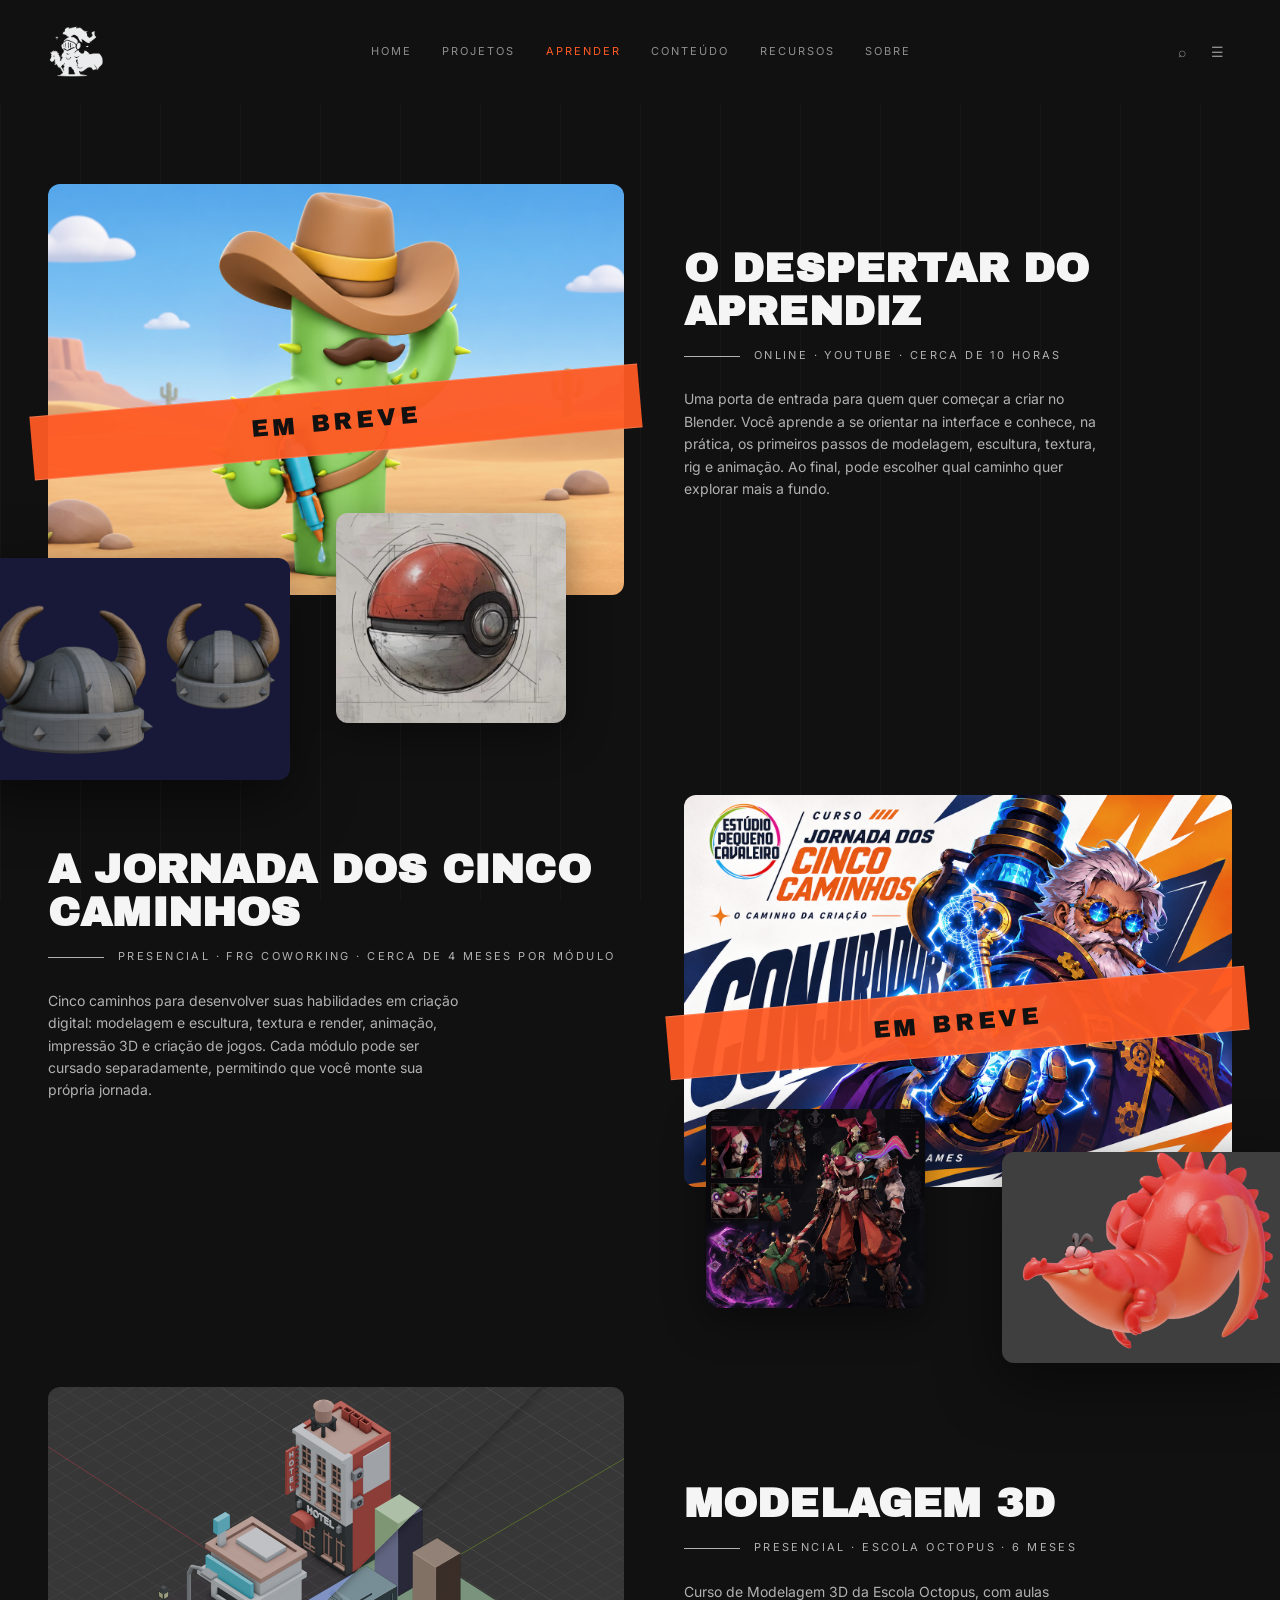
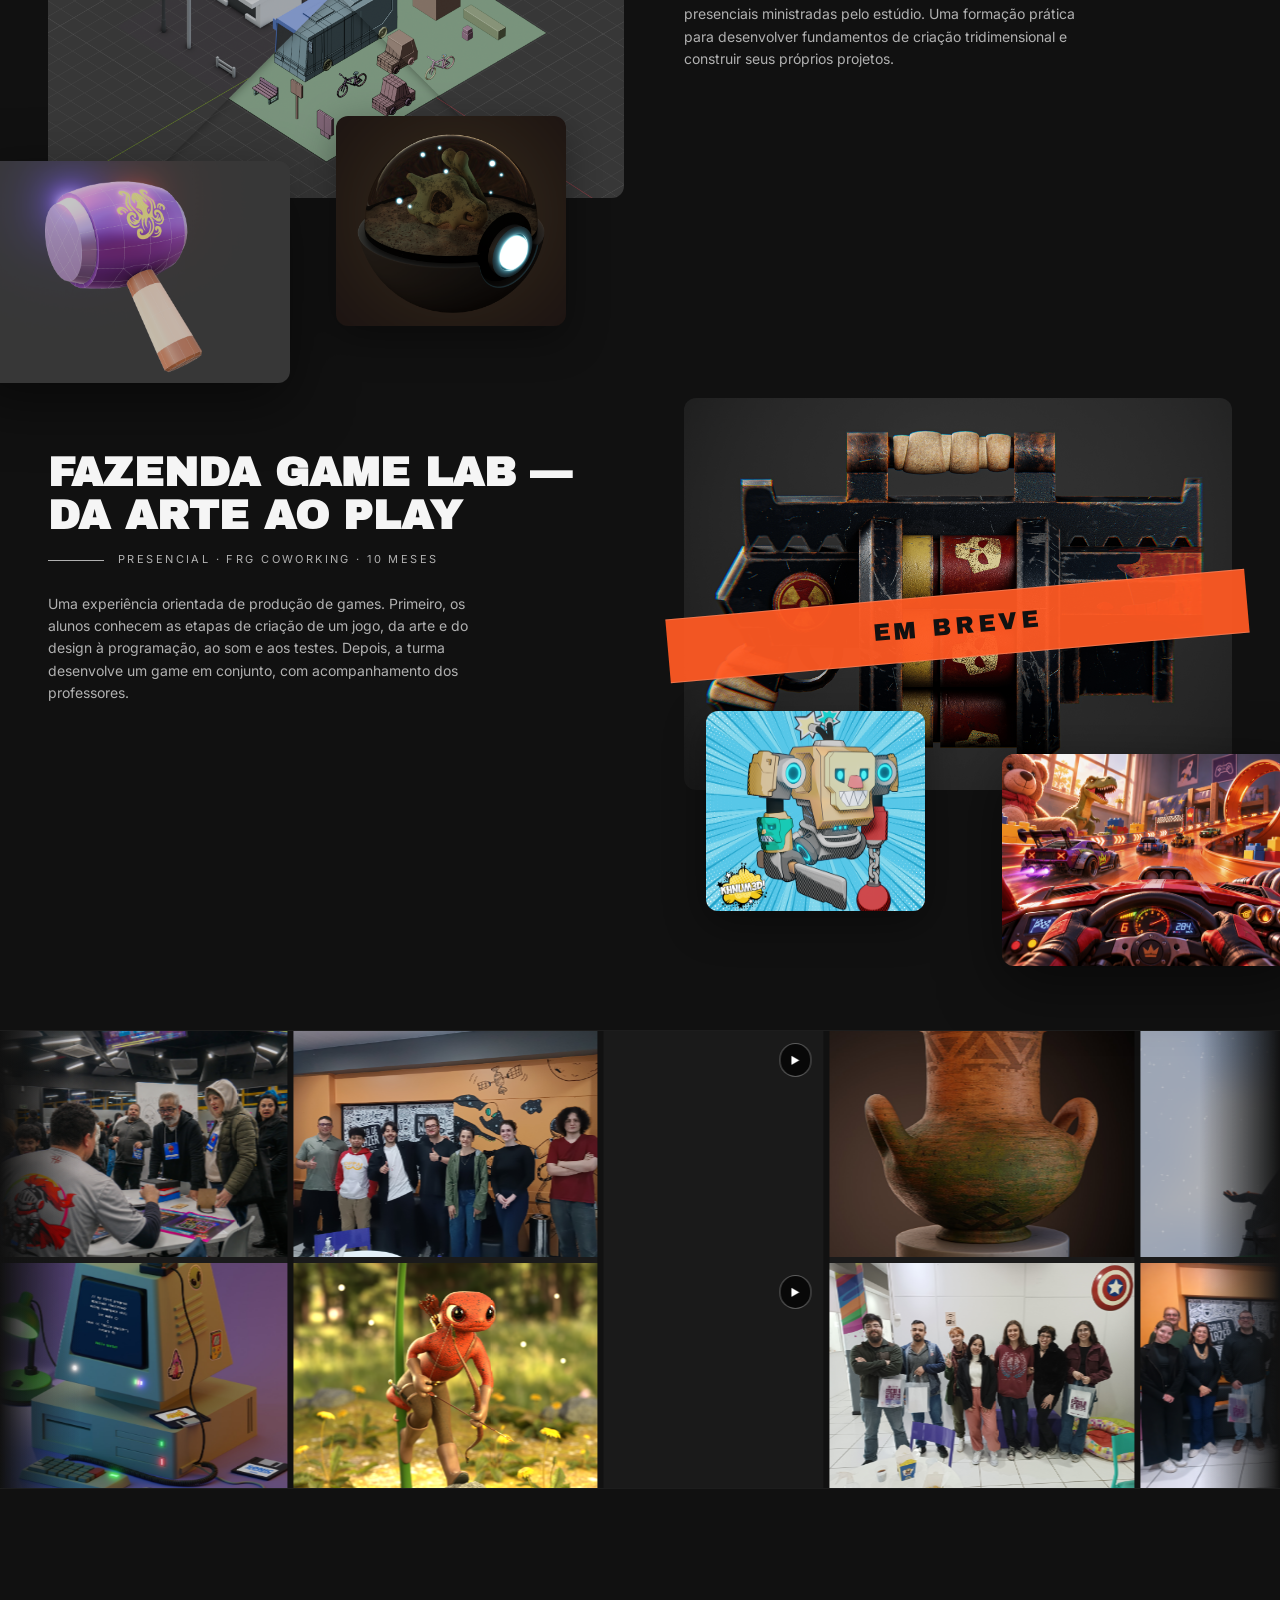
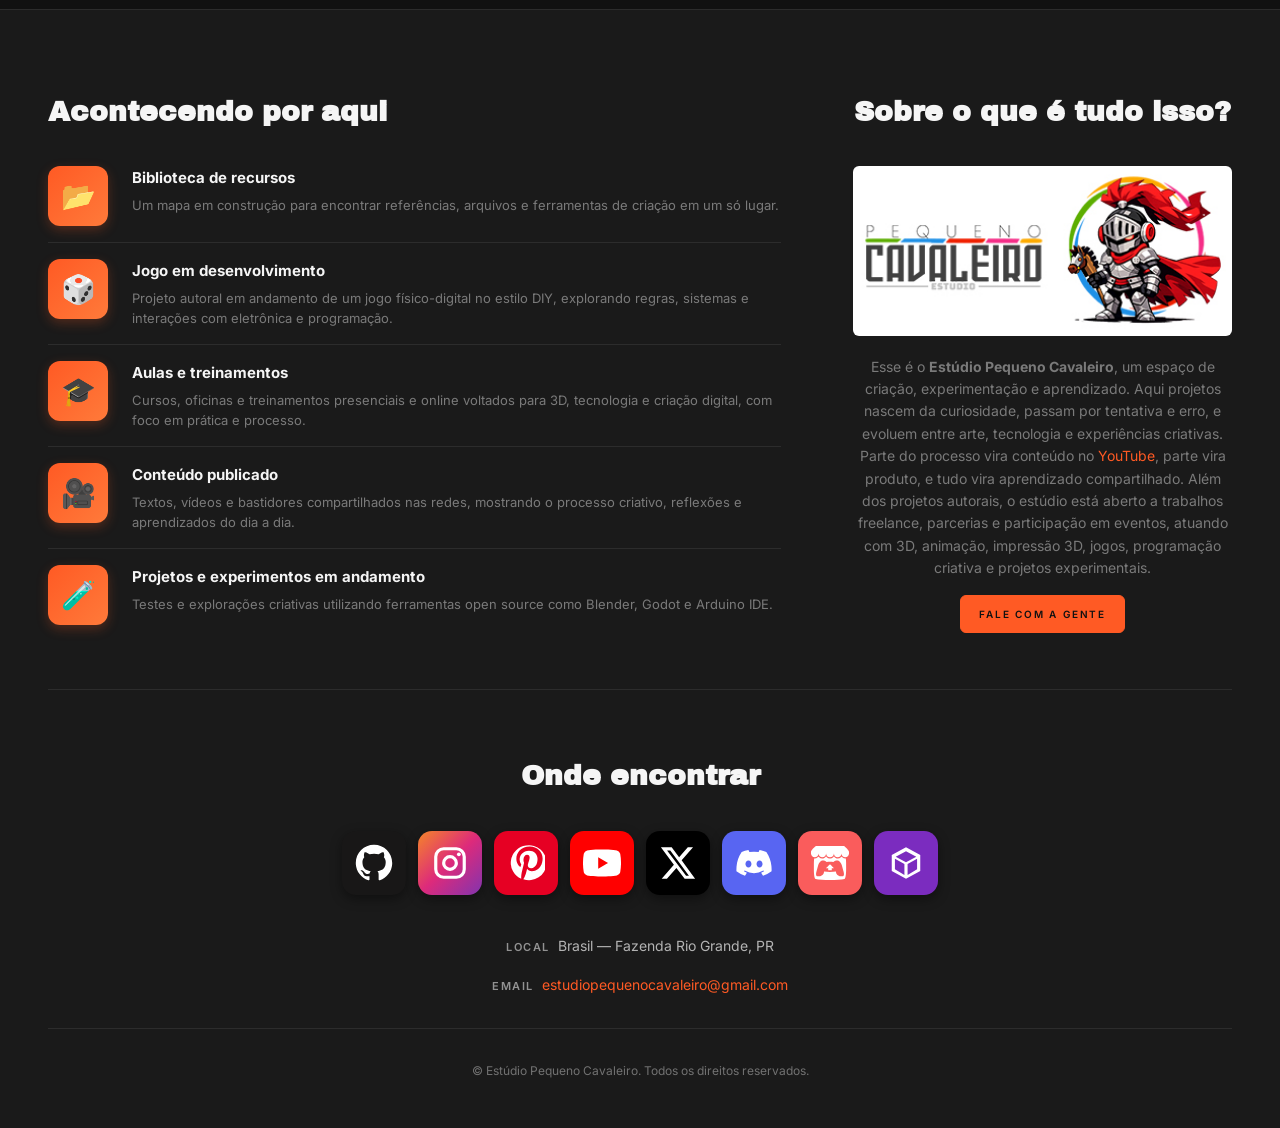
==== commit 89e66ea7: "Refaz padrão de fundo da galeria ampliada" ====
--- a/aprender/index.html
+++ b/aprender/index.html
@@ -10,7 +10,7 @@
     <link rel="preconnect" href="https://fonts.gstatic.com" crossorigin>
     <link href="https://fonts.googleapis.com/css2?family=Archivo+Black&family=Inter:wght@300;400;500;600&display=swap" rel="stylesheet">
 
-    <link rel="stylesheet" href="css/style.css?v=20261117-2">
+    <link rel="stylesheet" href="css/style.css?v=20261117-4">
     <script>
         if (location.protocol === 'file:' || ['localhost', '127.0.0.1'].includes(location.hostname)) {
             const style = document.createElement('link');
--- a/aprender/css/style.css
+++ b/aprender/css/style.css
@@ -481,6 +481,9 @@
 }
 
 .m-lightbox {
+    position: relative;
+    isolation: isolate;
+    overflow: hidden;
     width: min(1100px, 94vw);
     max-width: 94vw;
     height: min(92dvh, 900px);
@@ -490,16 +493,24 @@
     border: 1px solid rgba(255, 255, 255, 0.18);
     border-radius: 12px;
     background-color: #171717;
-    background-image: linear-gradient(rgba(17, 17, 17, .72), rgba(17, 17, 17, .72)),
-        url('../images/Fundo PC para fotos.png'),
-        url('../images/Fundo PC para fotos.png');
-    background-position: center, center, calc(50% + 160px) calc(50% + 160px);
-    background-size: auto, 320px, 320px;
-    background-repeat: repeat;
     color: var(--text);
     box-shadow: 0 24px 80px rgba(0, 0, 0, 0.7);
 }
 
+.m-lightbox::before {
+    content: '';
+    position: absolute;
+    inset: 0;
+    z-index: -1;
+    border-radius: inherit;
+    background-image: url('../images/fundo-icon-pattern-compacto.png');
+    background-repeat: repeat;
+    background-size: 500px;
+    background-position: center;
+    opacity: .5;
+    pointer-events: none;
+}
+
 .m-lightbox[open] {
     display: flex;
     flex-direction: column;
@@ -508,6 +519,8 @@
 .m-lightbox::backdrop { background: rgba(0, 0, 0, 0.88); }
 
 .m-lightbox__close {
+    position: relative;
+    z-index: 1;
     display: grid;
     place-items: center;
     width: 40px;
@@ -529,6 +542,7 @@
 
 .m-lightbox__media {
     position: relative;
+    z-index: 1;
     flex: 1;
     min-height: 0;
     overflow: hidden;
@@ -546,6 +560,8 @@
 }
 
 .m-lightbox__caption {
+    position: relative;
+    z-index: 1;
     align-self: center;
     max-width: 100%;
     box-sizing: border-box;
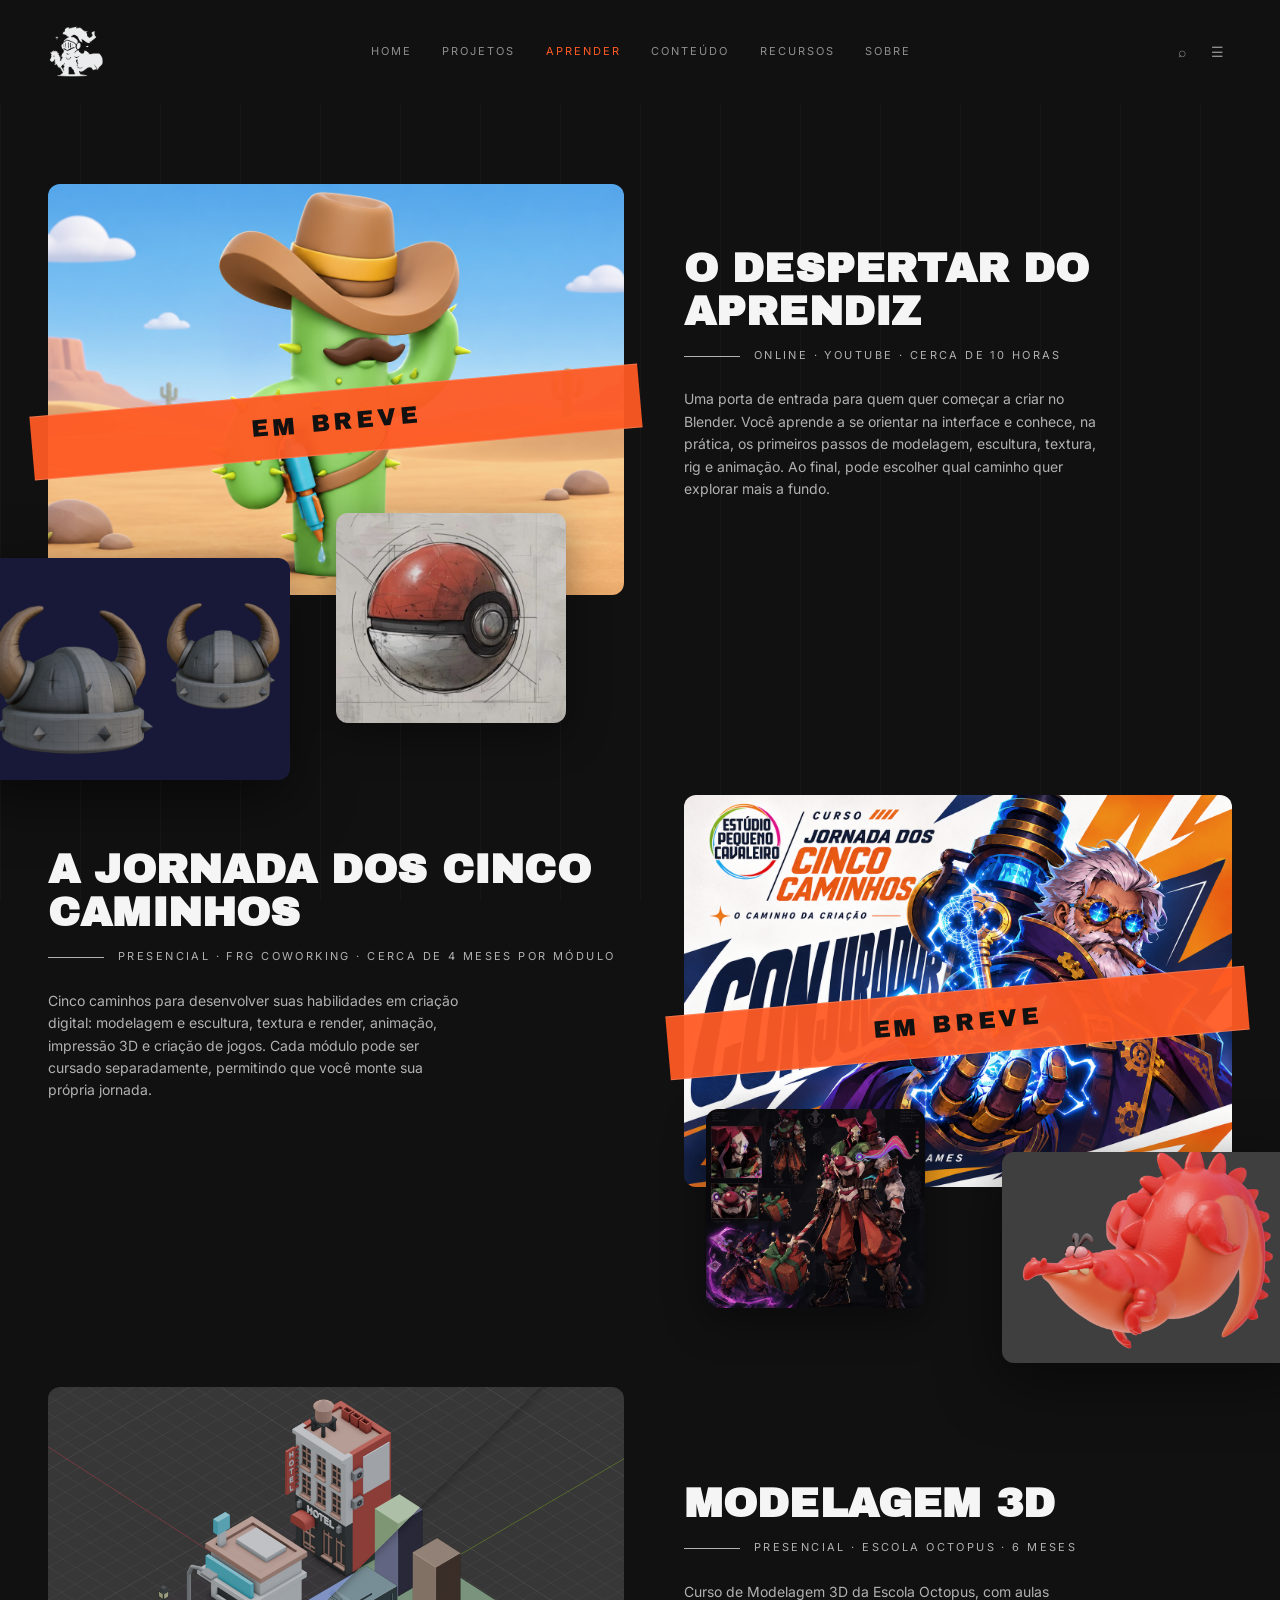
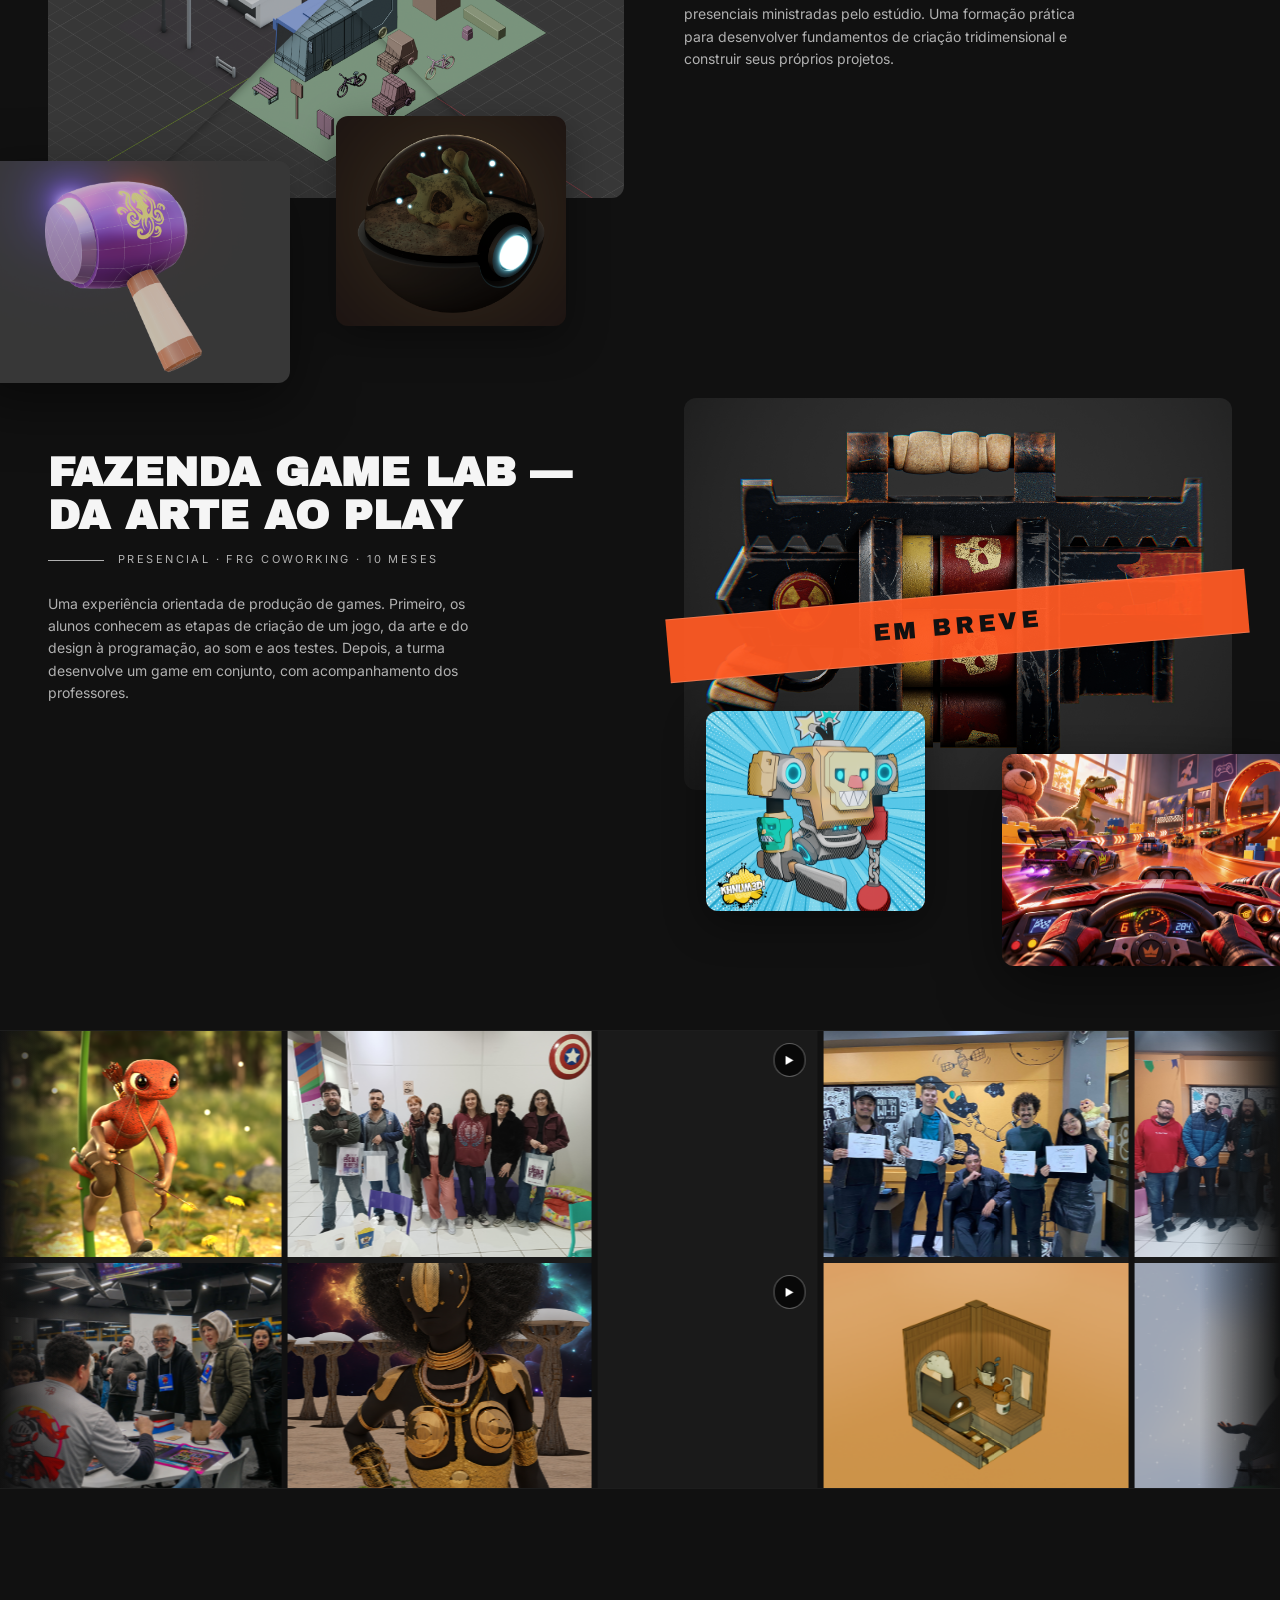
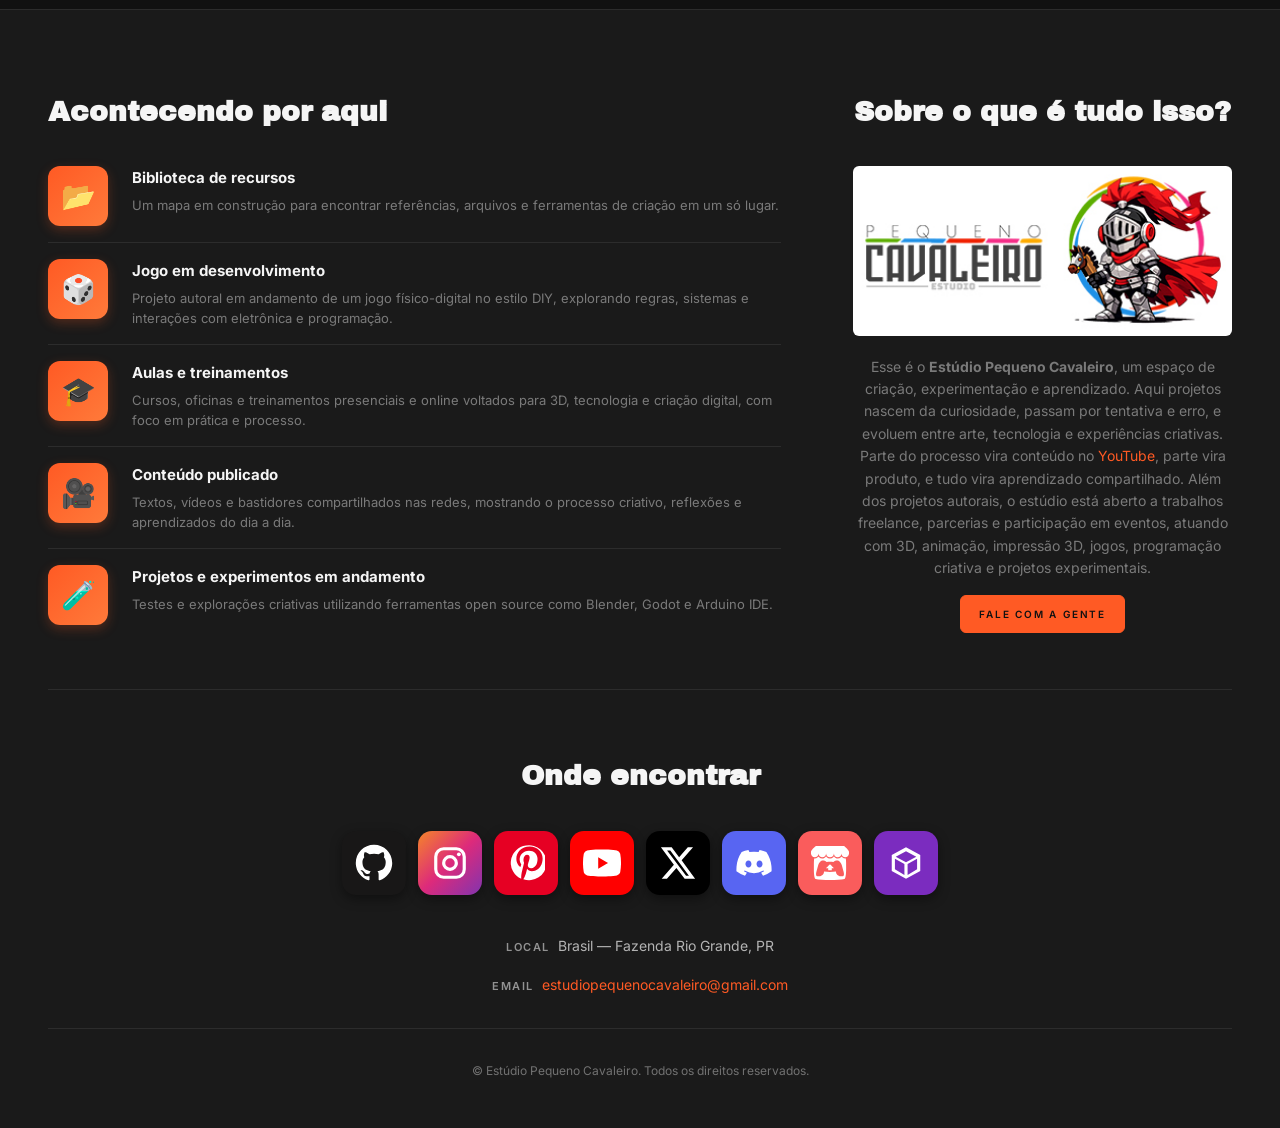
==== commit 621f99b1: "Preserva ícones originais no fundo da galeria" ====
--- a/aprender/index.html
+++ b/aprender/index.html
@@ -10,7 +10,7 @@
     <link rel="preconnect" href="https://fonts.gstatic.com" crossorigin>
     <link href="https://fonts.googleapis.com/css2?family=Archivo+Black&family=Inter:wght@300;400;500;600&display=swap" rel="stylesheet">
 
-    <link rel="stylesheet" href="css/style.css?v=20261117-4">
+    <link rel="stylesheet" href="css/style.css?v=20261117-5">
     <script>
         if (location.protocol === 'file:' || ['localhost', '127.0.0.1'].includes(location.hostname)) {
             const style = document.createElement('link');
--- a/aprender/css/style.css
+++ b/aprender/css/style.css
@@ -503,11 +503,11 @@
     inset: 0;
     z-index: -1;
     border-radius: inherit;
-    background-image: url('../images/fundo-icon-pattern-compacto.png');
+    background-image: url('../images/fundo-icon-pattern-recortado.png');
     background-repeat: repeat;
-    background-size: 500px;
+    background-size: 400px;
     background-position: center;
-    opacity: .5;
+    opacity: .55;
     pointer-events: none;
 }
 
